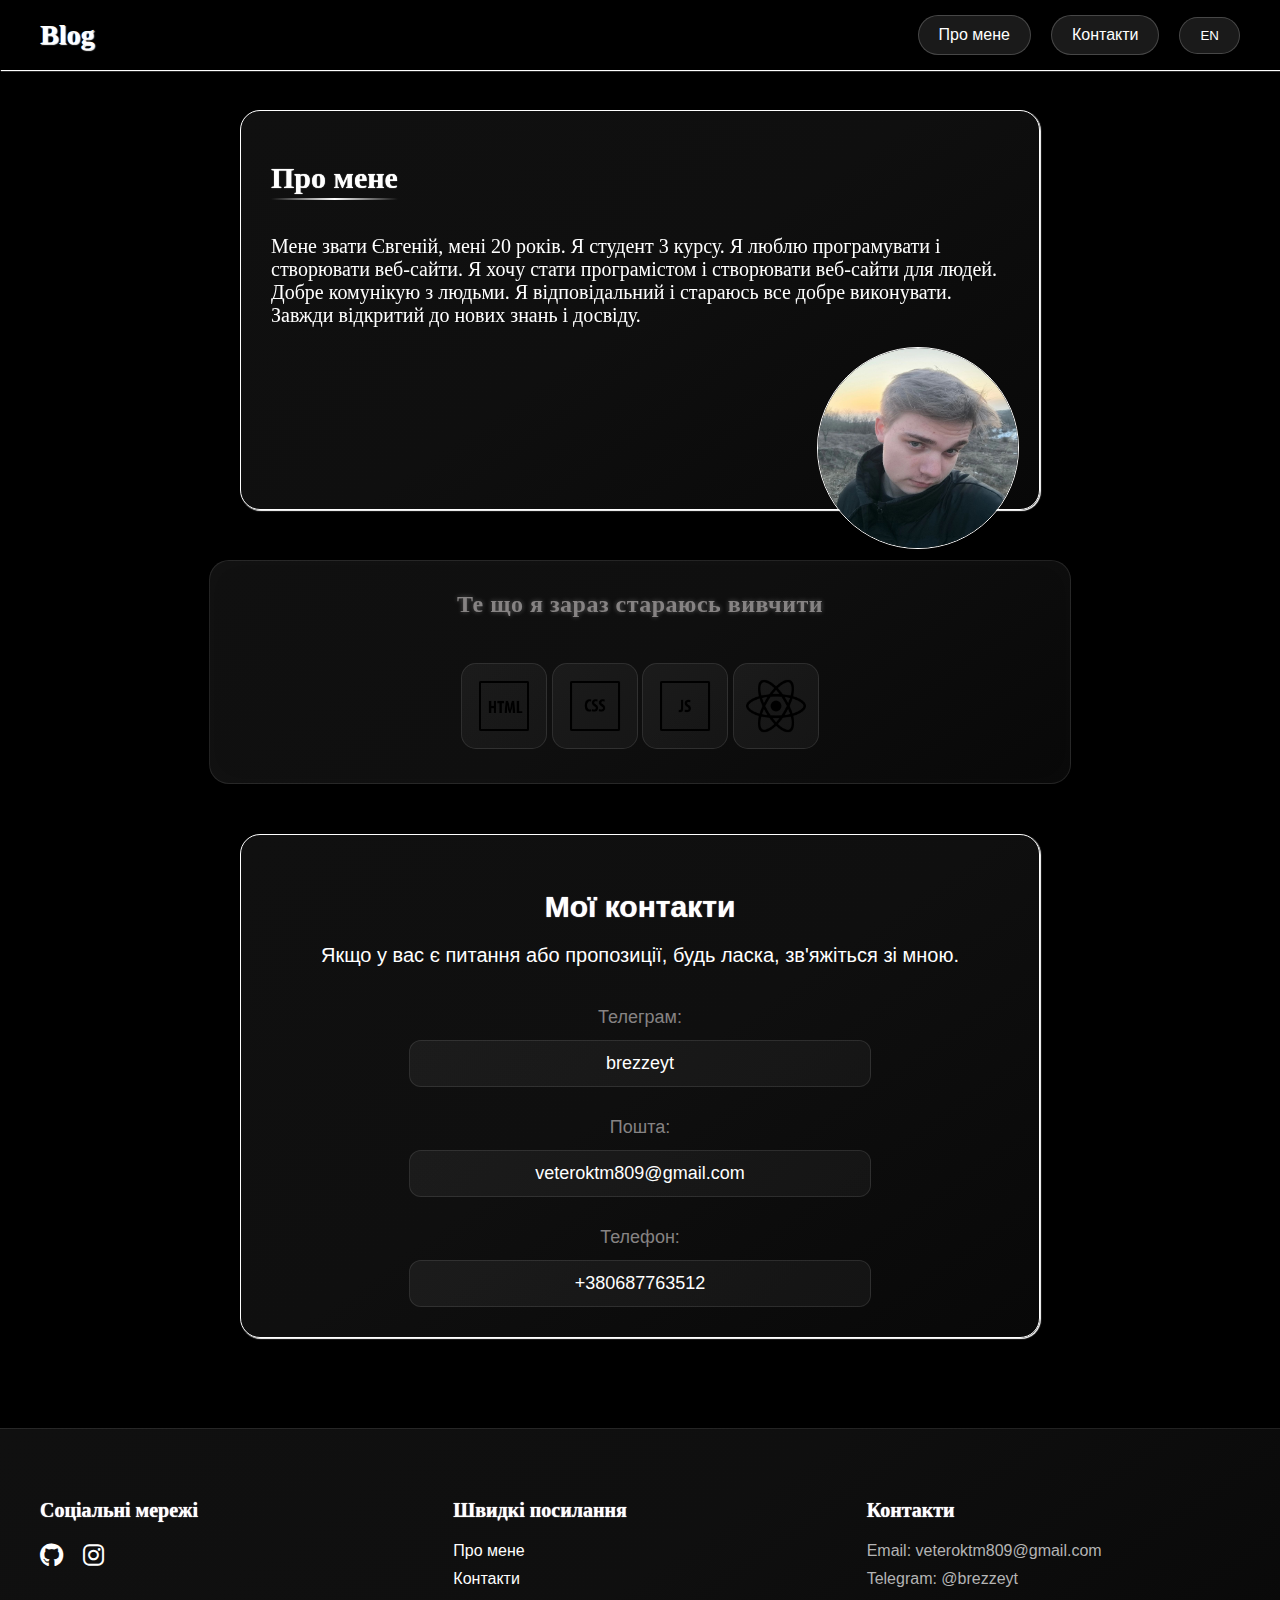
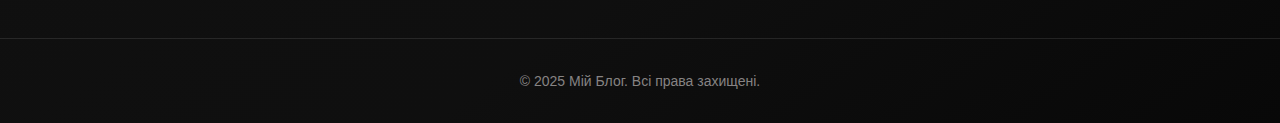
==== index.html @ 1f193947 "Initial commit" ====
<!DOCTYPE html>
<html lang="en">

<head>
    <meta charset="UTF-8">
    <meta name="viewport" content="width=device-width, initial-scale=1.0">
    <link rel="stylesheet" href="https://cdnjs.cloudflare.com/ajax/libs/font-awesome/6.0.0-beta3/css/all.min.css">
    <title>Blog</title>
    <link rel="stylesheet" href="style.css">
</head>

<body>
    <header>
        <div class="container">
            <h1>Blog</h1>
            <nav class="nav-container">
                <a class="AboutMe" href="#about-me">Про мене</a>
                <a class="Contacts" href="#contacts">Контакти</a>
                <button class="translate-btn">EN</button>
            </nav>
        </div>
    </header>
    <main>
        <section class="hero">
            <div class="AboutMe-container">
                <div class="hero-content" id="about-me">
                    <h1>Про мене</h1>
                    <p>Мене звати Євгеній, мені 20 років. Я студент 3 курсу. Я люблю програмувати і створювати
                        веб-сайти.
                        Я хочу стати програмістом і створювати веб-сайти для людей. Добре комунікую з людьми.
                        Я відповідальний і стараюсь все добре виконувати. Завжди відкритий до нових знань і досвіду.</p>
                    <img class="myphoto" src="img/myphoto.png" alt="myphoto">
                </div>
                <div class="icons">
                    <h2>Те що я зараз стараюсь вивчити</h2>
                    <div class="icons-row">
                        <img src="img/html.png" alt="html">
                        <img src="img/css.png" alt="css">
                        <img src="img/js.png" alt="js">
                        <img src="img/react.png" alt="react">
                    </div>
                </div>
            </div>
        </section>
        <section class="contacts" id="contacts">
            <div class="contacts-container">
                <h2>Мої контакти</h2>
                <p>Якщо у вас є питання або пропозиції, будь ласка, зв'яжіться зі мною.</p>
                <div class="contact-form">
                    <p>
                        <span>Телеграм:</span>
                        <a href="https://t.me/brezzeyt">brezzeyt</a>
                    </p>
                    <p>
                        <span>Пошта:</span>
                        <a href="mailto:veteroktm809@gmail.com">veteroktm809@gmail.com</a>
                    </p>
                    <p>
                        <span>Телефон:</span>
                        <a href="tel:+380687763512">+380687763512</a>
                    </p>
                </div>
            </div>
        </section>
    </main>
    <footer class="footer">
        <div class="footer-content">
            <div class="footer-section">
                <h3>Соціальні мережі</h3>
                <div class="social-links">
                    <a href="https://github.com/BrezzeT" target="_blank" title="GitHub">
                        <i class="fab fa-github"></i>
                    </a>
                    <a href="https://www.instagram.com/evgeshka_is/" target="_blank" title="Instagram">
                        <i class="fab fa-instagram"></i>
                    </a>
                </div>
            </div>
            <div class="footer-section">
                <h3>Швидкі посилання</h3>
                <nav class="footer-nav">
                    <a href="#about-me" class="AboutMe">Про мене</a>
                    <a href="#contacts" class="Contacts">Контакти</a>
                </nav>
            </div>
            <div class="footer-section">
                <h3>Контакти</h3>
                <p>Email: veteroktm809@gmail.com</p>
                <p>Telegram: @brezzeyt</p>
            </div>
        </div>
        <div class="footer-bottom">
            <p>&copy; 2025 Мій Блог. Всі права захищені.</p>
        </div>
    </footer>
    <script src="script.js"></script>
</body>

</html>
---- style.css ----
html {
    scroll-behavior: smooth;
}

body {
    font-family: Arial, sans-serif;
    margin: 0;
    padding: 0;
    background-color: #f0f0f0;
    height: 100vh;
    width: 100vw;
    background-color: #000000;
}

header {
    background-color: #000000;
    color: #fff;
    padding: 15px 0;
    box-shadow: 1px 1px 1px white;
}

.container {
    max-width: 1200px;
    margin: 0 auto;
    display: flex;
    justify-content: space-between;
    align-items: center;
    padding: 0 20px;
}

.container h1 {
    margin: 0;
    font-size: 28px;
    font-weight: bold;
    color: white;
    text-shadow: 1px 1px 1px white;
    font-family: 'Times New Roman', Times, serif;
}

.nav-container {
    display: flex;
    gap: 20px;
    align-items: center;
}

.nav-container a {
    color: #fff;
    text-decoration: none;
    font-size: 16px;
    font-weight: 500;
    padding: 10px 20px;
    border-radius: 25px;
    transition: all 0.3s ease;
    background-color: rgba(255, 255, 255, 0.1);
    border: 1px solid rgba(255, 255, 255, 0.2);
}

.nav-container a:hover {
    background-color: rgba(255, 255, 255, 0.2);
    transform: translateY(-2px);
    box-shadow: 0 4px 15px rgba(0, 0, 0, 0.1);
}

.nav-links {
    display: flex;
    gap: 30px;
    list-style: none;
    margin: 0;
    padding: 0;
    margin-left: auto;
}

.nav-links a {
    color: #fff;
    text-decoration: none;
    font-size: 16px;
    font-weight: 500;
    padding: 8px 15px;
    border-radius: 4px;
    transition: all 0.3s ease;
}

.nav-links a:hover {
    background-color: rgba(212, 199, 199, 0.1);
    transform: translateY(-2px);
}

main {
    display: flex;
    flex-direction: column;
    align-items: center;
    gap: 50px;
    padding: 40px 0;
}

.AboutMe-container {
    position: relative;
    display: flex;
    flex-direction: column;
    align-items: center;
    gap: 50px;
    padding: 0;
    width: 100%;
    max-width: 800px;
}

.hero-content {
    padding: 30px;
    box-sizing: border-box;
    border: 1px solid white;
    height: 400px;
    color: white;
    width: 100%;
    font-size: 20px;
    font-family: 'Times New Roman', Times, serif;
    box-shadow: 1px 1px 1px white;
    border-radius: 20px;
    transition: all 0.3s ease;
    position: relative;
    z-index: 1;
    margin: 0;
    background: linear-gradient(
        145deg,
        rgba(40, 40, 40, 0.4) 0%,
        rgba(25, 25, 25, 0.6) 50%,
        rgba(20, 20, 20, 0.4) 100%
    );
}

.hero-content:hover {
    transform: scale(1.02);
    box-shadow: 0 0 20px rgba(255, 255, 255, 0.2);
}

.hero-content p {
    font-size: 20px;
    font-family: 'Times New Roman', Times, serif;
    color: white;
}

.hero-content h1 {
    font-size: 30px;
    font-family: 'Times New Roman', Times, serif;
    color: white;
    text-shadow: 0 0 1px white;
    position: relative;
    display: inline-block;
    margin-bottom: 20px;
}

.hero-content h1::after {
    content: '';
    position: absolute;
    width: 100%;
    height: 2px;
    bottom: -5px;
    left: 0;
    background: linear-gradient(to right, transparent, white, transparent);
}

.myphoto {
    width: 200px;
    height: 200px;
    border-radius: 50%;
    border: 1px solid white;
    position: absolute;
    right: 20px; 
}

.myphoto:hover {
    transform: scale(1.02);
    box-shadow: 0 0 20px rgba(255, 255, 255, 0.2);
}
.translate-btn {
    background-color: rgba(255, 255, 255, 0.1);
    border: 1px solid rgba(255, 255, 255, 0.2);
    border-radius: 25px;
    padding: 10px 20px;
    transition: all 0.3s ease;
    color: white;
}

.translate-btn:hover {
    background-color: rgba(255, 255, 255, 0.2);
    transform: translateY(-2px);
    box-shadow: 0 4px 15px rgba(0, 0, 0, 0.1);
}

.icons {
    display: flex;
    gap: 25px;
    flex-direction: column;
    align-items: center;
    padding: 30px;
    width: 100%;
    margin: 0;
    background: linear-gradient(
        145deg,
        rgba(40, 40, 40, 0.4) 0%,
        rgba(25, 25, 25, 0.6) 50%,
        rgba(20, 20, 20, 0.4) 100%
    );
    border: 1px solid rgba(255, 255, 255, 0.1);
    border-radius: 20px;
    backdrop-filter: blur(8px);
    box-shadow: 
        0 4px 30px rgba(0, 0, 0, 0.1),
        inset 0 0 30px rgba(255, 255, 255, 0.02);
}
.icons:hover {
    transform: scale(1.0);
    box-shadow: 0 0 20px rgba(255, 255, 255, 0.2);
}

.icons h2 {
    font-size: 24px;
    font-family: 'Times New Roman', Times, serif;
    color: rgb(134, 131, 131);
    margin: 0;
    margin-bottom: 20px;
    text-align: center;
    text-shadow: 0 0 5px rgba(255, 255, 255, 0.3);
    letter-spacing: 0.5px;
}

.icons img {
    width: 60px;
    height: 60px;
    transition: all 0.3s ease;
    padding: 12px;
    background: linear-gradient(
        135deg,
        rgba(40, 40, 40, 0.5) 0%,
        rgba(30, 30, 30, 0.5) 100%
    );
    border-radius: 15px;
    border: 1px solid rgba(255, 255, 255, 0.1);
}

.icons img:hover {
    transform: scale(1.1);
    filter: brightness(1.2);
    box-shadow: 
        0 0 20px rgba(255, 255, 255, 0.15),
        inset 0 0 10px rgba(255, 255, 255, 0.1);
    background: linear-gradient(
        135deg,
        rgba(50, 50, 50, 0.6) 0%,
        rgba(40, 40, 40, 0.6) 100%
    );
}

.contacts {
    padding: 30px;
    box-sizing: border-box;
    border: 1px solid white;
    min-height: 400px;
    color: rgb(255, 255, 255);
    width: 100%;
    max-width: 800px;
    font-size: 20px;
    border-radius: 20px;
    box-shadow: 1px 1px 1px white;
    margin: 0;
    scroll-margin-top: 100px;
    background: linear-gradient(
        145deg,
        rgba(40, 40, 40, 0.4) 0%,
        rgba(25, 25, 25, 0.6) 50%,
        rgba(20, 20, 20, 0.4) 100%
    );
}

.contacts h2 {
    text-align: center;
    margin-bottom: 20px;
    font-size: 30px;
    color: white;
    text-shadow: 0 0 1px white;
}

.contacts > p {
    text-align: center;
    margin-bottom: 30px;
    color: rgb(180, 180, 180);
    font-size: 18px;
}

.contacts:hover {
    transform: scale(1.0);
    box-shadow: 0 0 20px rgba(255, 255, 255, 0.2);
    transition: all 0.3s ease;
}

.contacts a {
    text-decoration: none;
    color: white;
}

.contacts a:hover {
    color: rgb(134, 131, 131);
}

.contacts span {
    color: rgb(124, 111, 111);
}

.contact-form {
    display: flex;
    flex-direction: column;
    align-items: center;
    gap: 30px;
    margin-top: 40px;
}

.contact-form p {
    display: flex;
    flex-direction: column;
    align-items: center;
    gap: 12px;
    margin: 0;
    width: 100%;
    max-width: 400px;
}

.contact-form span {
    color: rgb(134, 131, 131);
    font-size: 18px;
    font-weight: 500;
}

.contact-form a {
    text-decoration: none;
    color: white;
    padding: 12px 30px;
    width: 100%;
    text-align: center;
    background: linear-gradient(
        135deg,
        rgba(40, 40, 40, 0.5) 0%,
        rgba(30, 30, 30, 0.5) 100%
    );
    border: 1px solid rgba(255, 255, 255, 0.1);
    border-radius: 12px;
    transition: all 0.3s ease;
    font-size: 18px;
}

.contact-form a:hover {
    color: white;
    transform: scale(1.02);
    box-shadow: 0 0 15px rgba(255, 255, 255, 0.15);
    background: linear-gradient(
        135deg,
        rgba(50, 50, 50, 0.6) 0%,
        rgba(40, 40, 40, 0.6) 100%
    );
}
.contacts-container p {
    text-align: center;
}

.footer {
    background: linear-gradient(
        145deg,
        rgba(40, 40, 40, 0.4) 0%,
        rgba(25, 25, 25, 0.6) 50%,
        rgba(20, 20, 20, 0.4) 100%
    );
    color: white;
    padding: 50px 0 20px;
    margin-top: 50px;
    border-top: 1px solid rgba(255, 255, 255, 0.1);
}

.footer-content {
    max-width: 1200px;
    margin: 0 auto;
    display: flex;
    justify-content: space-around;
    flex-wrap: wrap;
    gap: 40px;
    padding: 0 20px;
}

.footer-section {
    flex: 1;
    min-width: 250px;
}

.footer-section h3 {
    color: white;
    font-size: 20px;
    margin-bottom: 20px;
    font-family: 'Times New Roman', Times, serif;
    text-shadow: 0 0 1px white;
}

.social-links {
    display: flex;
    gap: 20px;
}

.social-links a {
    color: white;
    font-size: 24px;
    transition: all 0.3s ease;
}

.social-links a:hover {
    color: rgb(134, 131, 131);
    transform: translateY(-3px);
}

.footer-nav {
    display: flex;
    flex-direction: column;
    gap: 10px;
}

.footer-nav a {
    color: white;
    text-decoration: none;
    transition: all 0.3s ease;
}

.footer-nav a:hover {
    color: rgb(134, 131, 131);
    transform: translateX(5px);
}

.footer-section p {
    color: rgb(180, 180, 180);
    margin: 10px 0;
    font-size: 16px;
}

.footer-bottom {
    text-align: center;
    margin-top: 40px;
    padding-top: 20px;
    border-top: 1px solid rgba(255, 255, 255, 0.1);
}

.footer-bottom p {
    color: rgb(134, 131, 131);
    font-size: 14px;
}
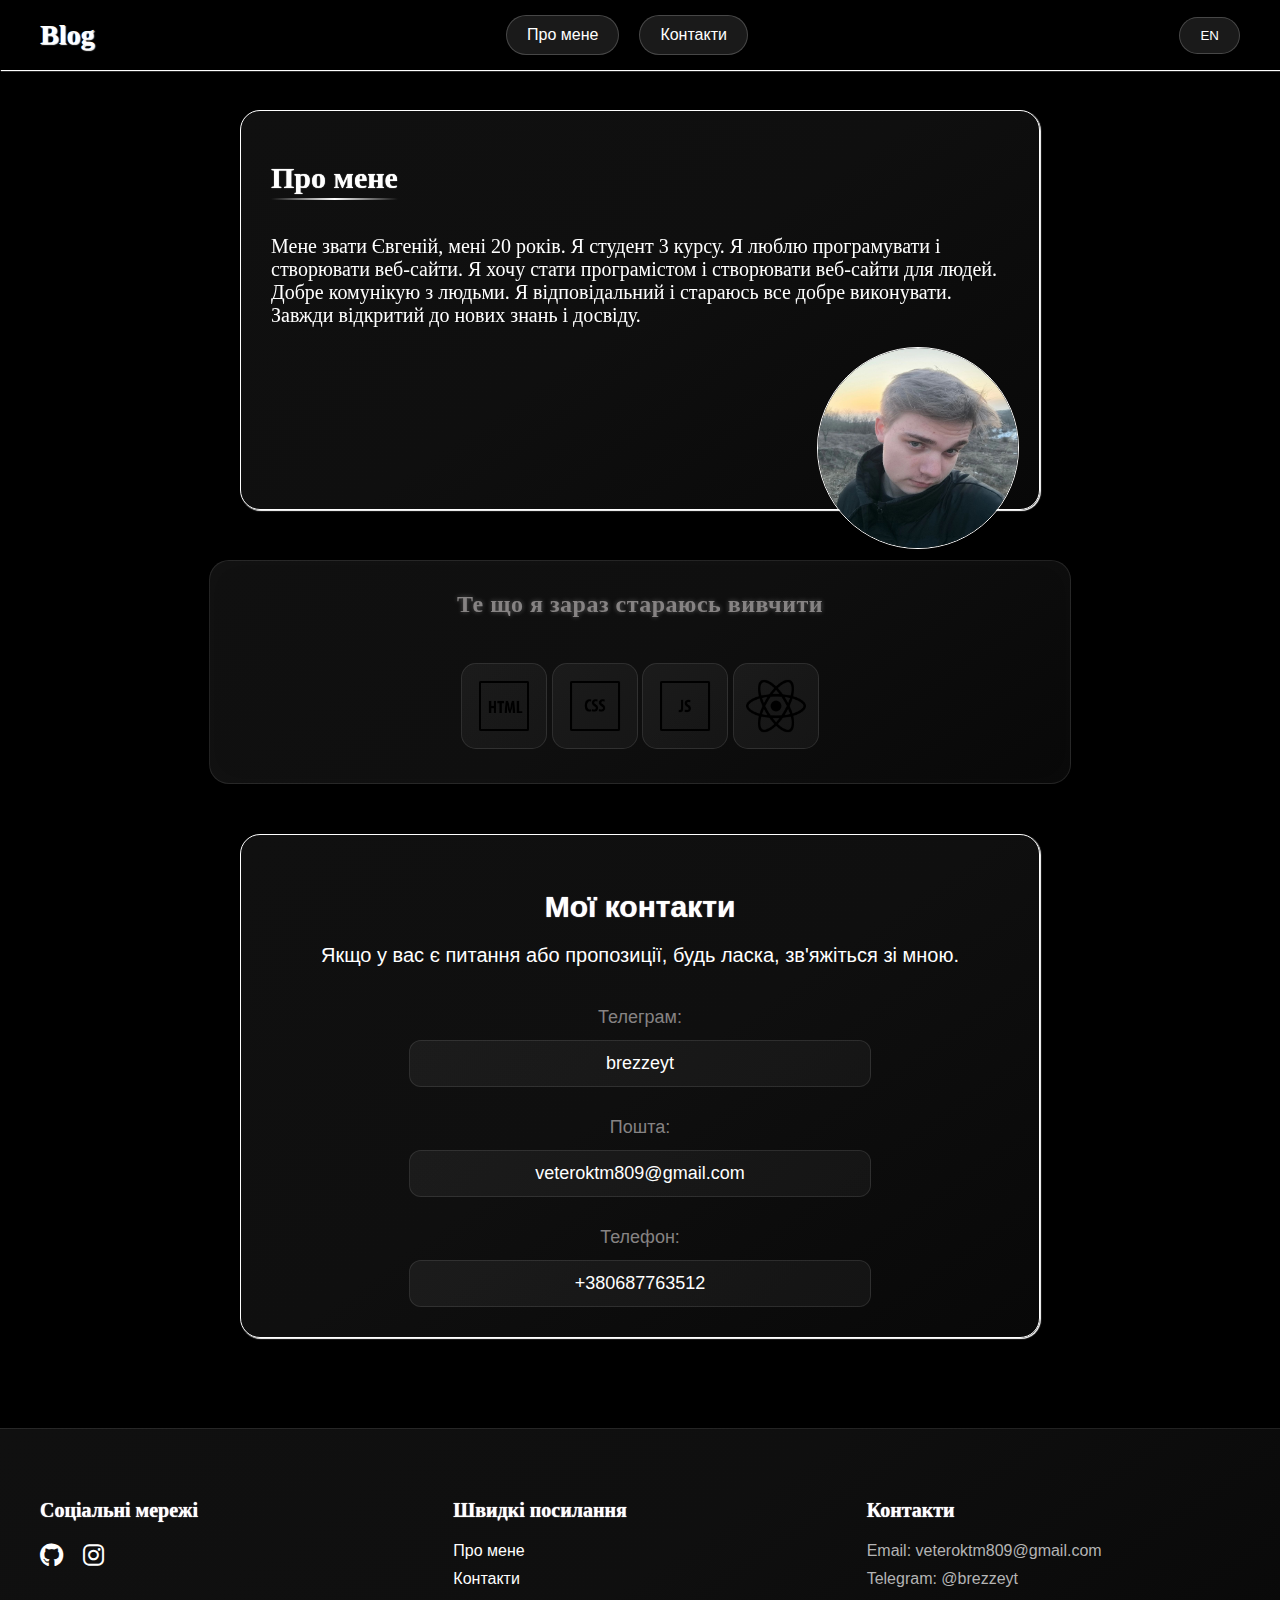
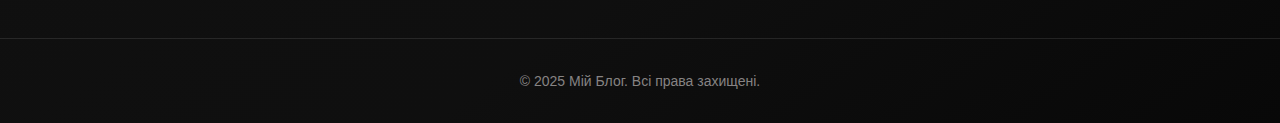
==== commit 67ba702c: "Покращено навігацію та адаптивний дизайн: - Оновлено бургер-меню - Виправлено позиціонування кнопки " ====
--- a/index.html
+++ b/index.html
@@ -3,7 +3,7 @@
 
 <head>
     <meta charset="UTF-8">
-    <meta name="viewport" content="width=device-width, initial-scale=1.0">
+    <meta name="viewport" content="width=device-width, initial-scale=1.0, maximum-scale=1.0, user-scalable=no">
     <link rel="stylesheet" href="https://cdnjs.cloudflare.com/ajax/libs/font-awesome/6.0.0-beta3/css/all.min.css">
     <title>Blog</title>
     <link rel="stylesheet" href="style.css">
@@ -16,8 +16,15 @@
             <nav class="nav-container">
                 <a class="AboutMe" href="#about-me">Про мене</a>
                 <a class="Contacts" href="#contacts">Контакти</a>
+            </nav>
+            <div class="nav-controls">
+                <button class="burger-menu" aria-label="Menu">
+                    <span></span>
+                    <span></span>
+                    <span></span>
+                </button>
                 <button class="translate-btn">EN</button>
-            </nav>
+            </div>
         </div>
     </header>
     <main>
--- a/style.css
+++ b/style.css
@@ -447,17 +447,399 @@
     font-size: 14px;
 }
 
-
-
-
-
-
-
-
-
-
-
-
-
-
-
+/* Медіа-запити для адаптивного дизайну */
+@media screen and (max-width: 768px) {
+    .container {
+        position: relative;
+        padding: 15px;
+        flex-direction: row;
+        justify-content: space-between;
+        align-items: center;
+        gap: 15px;
+    }
+
+    .nav-controls {
+        display: flex;
+        align-items: center;
+        gap: 15px;
+    }
+
+    .burger-menu {
+        display: flex;
+        margin: 0;
+        order: 1;
+    }
+
+    .translate-btn {
+        width: 45px !important;
+        height: 35px;
+        padding: 8px;
+        margin: 0 !important;
+        order: 2;
+        font-size: 14px;
+    }
+
+    .nav-container {
+        display: none;
+        position: fixed;
+        top: 0;
+        left: 0;
+        width: 100%;
+        height: 100vh;
+        background-color: rgba(0, 0, 0, 0.95);
+        flex-direction: column;
+        padding: 80px 20px 20px;
+        z-index: 90;
+        align-items: center;
+        justify-content: flex-start;
+        overflow-y: auto;
+    }
+
+    .nav-container.active {
+        display: flex;
+    }
+
+    .nav-container a {
+        width: 200px;
+        padding: 15px;
+        font-size: 18px;
+        margin: 5px 0;
+        text-align: center;
+        height: auto;
+        justify-content: center;
+        border-radius: 10px;
+    }
+
+    .hero-content {
+        height: auto;
+        padding: 20px;
+        margin-top: 20px;
+        display: flex;
+        flex-direction: column;
+        align-items: center;
+        min-height: auto;
+    }
+
+    .myphoto {
+        position: static;
+        width: 120px;
+        height: 120px;
+        margin: 0 auto 20px;
+        order: -1;
+    }
+
+    .hero-content p {
+        margin-top: 0;
+        font-size: 16px;
+        line-height: 1.6;
+        text-align: left;
+    }
+}
+
+@media screen and (max-width: 480px) {
+    .container {
+        padding: 10px;
+        gap: 10px;
+    }
+
+    .nav-controls {
+        gap: 10px;
+    }
+
+    .translate-btn {
+        width: 40px !important;
+        height: 30px;
+        padding: 6px;
+        font-size: 13px;
+    }
+
+    .nav-container a {
+        width: 180px;
+        font-size: 16px;
+    }
+
+    .hero-content {
+        min-height: 450px;
+    }
+
+    .container h1 {
+        font-size: 24px;
+    }
+
+    .nav-container a {
+        font-size: 14px;
+        padding: 8px 16px;
+    }
+
+    .hero-content h1 {
+        font-size: 26px;
+    }
+
+    .hero-content p {
+        font-size: 16px;
+    }
+
+    .icons h2 {
+        font-size: 20px;
+    }
+
+    .contacts h2 {
+        font-size: 26px;
+    }
+
+    .contacts > p {
+        font-size: 16px;
+    }
+
+    .contact-form span {
+        font-size: 16px;
+    }
+
+    .contact-form a {
+        font-size: 14px;
+        padding: 8px 16px;
+    }
+
+    .myphoto {
+        width: 150px;
+        height: 150px;
+    }
+
+    .icons img {
+        width: 40px;
+        height: 40px;
+        padding: 6px;
+    }
+}
+
+/* Фікс для горизонтальної орієнтації */
+@media screen and (max-height: 600px) and (orientation: landscape) {
+    .hero-content {
+        height: auto;
+        min-height: 300px;
+    }
+
+    .myphoto {
+        width: 120px;
+        height: 120px;
+    }
+}
+
+.burger-menu {
+    display: none;
+    flex-direction: column;
+    justify-content: space-between;
+    width: 30px;
+    height: 20px;
+    background: none;
+    border: none;
+    cursor: pointer;
+    padding: 0;
+    z-index: 100;
+    margin-left: auto;
+}
+
+.burger-menu span {
+    width: 100%;
+    height: 2px;
+    background-color: white;
+    transition: all 0.3s ease;
+    display: block;
+}
+
+.burger-menu.active span:nth-child(1) {
+    transform: rotate(45deg) translate(5px, 5px);
+}
+
+.burger-menu.active span:nth-child(2) {
+    opacity: 0;
+}
+
+.burger-menu.active span:nth-child(3) {
+    transform: rotate(-45deg) translate(7px, -7px);
+}
+
+@media screen and (max-width: 768px) {
+    .container {
+        position: relative;
+        padding: 15px;
+        flex-direction: row;
+        justify-content: space-between;
+        align-items: center;
+        gap: 15px;
+    }
+
+    .nav-controls {
+        display: flex;
+        align-items: center;
+        gap: 15px;
+    }
+
+    .burger-menu {
+        display: flex;
+        margin: 0;
+        order: 1;
+    }
+
+    .translate-btn {
+        width: 45px !important;
+        height: 35px;
+        padding: 8px;
+        margin: 0 !important;
+        order: 2;
+        font-size: 14px;
+    }
+
+    .nav-container {
+        display: none;
+        position: fixed;
+        top: 0;
+        left: 0;
+        width: 100%;
+        height: 100vh;
+        background-color: rgba(0, 0, 0, 0.95);
+        flex-direction: column;
+        padding: 80px 20px 20px;
+        z-index: 90;
+        align-items: center;
+        justify-content: flex-start;
+        overflow-y: auto;
+    }
+
+    .nav-container.active {
+        display: flex;
+    }
+
+    .nav-container a {
+        width: 200px;
+        padding: 15px;
+        font-size: 18px;
+        margin: 5px 0;
+        text-align: center;
+        height: auto;
+        justify-content: center;
+        border-radius: 10px;
+    }
+
+    .hero-content {
+        height: auto;
+        padding: 20px;
+        margin-top: 20px;
+        display: flex;
+        flex-direction: column;
+        align-items: center;
+        min-height: auto;
+    }
+
+    .myphoto {
+        position: static;
+        width: 120px;
+        height: 120px;
+        margin: 0 auto 20px;
+        order: -1;
+    }
+
+    .hero-content p {
+        margin-top: 0;
+        font-size: 16px;
+        line-height: 1.6;
+        text-align: left;
+    }
+}
+
+@media screen and (max-width: 480px) {
+    .container {
+        padding: 10px;
+    }
+
+    .nav-controls {
+        gap: 10px;
+    }
+
+    .translate-btn {
+        width: 40px !important;
+        height: 30px;
+        padding: 6px;
+        font-size: 13px;
+    }
+
+    .nav-container a {
+        width: 180px;
+        font-size: 16px;
+    }
+
+    .hero-content {
+        padding: 15px;
+    }
+
+    .myphoto {
+        width: 100px;
+        height: 100px;
+        margin: 0 auto 15px;
+    }
+
+    .hero-content p {
+        font-size: 14px;
+    }
+}
+
+.nav-controls {
+    display: flex;
+    align-items: center;
+    gap: 15px;
+}
+
+.burger-menu {
+    display: none;
+}
+
+@media screen and (max-width: 768px) {
+    .burger-menu {
+        display: flex;
+        margin: 0;
+        order: 1;
+    }
+
+    .translate-btn {
+        width: 45px !important;
+        height: 35px;
+        padding: 8px;
+        margin: 0 !important;
+        order: 2;
+        font-size: 14px;
+    }
+}
+
+@media screen and (max-width: 480px) {
+    .nav-controls {
+        gap: 10px;
+    }
+
+    .translate-btn {
+        width: 40px !important;
+        height: 30px;
+        padding: 6px;
+        font-size: 13px;
+    }
+}
+
+@media screen and (min-width: 769px) {
+    .translate-btn {
+        margin-left: 20px;
+    }
+}
+
+
+
+
+
+
+
+
+
+
+
+
+
+
+
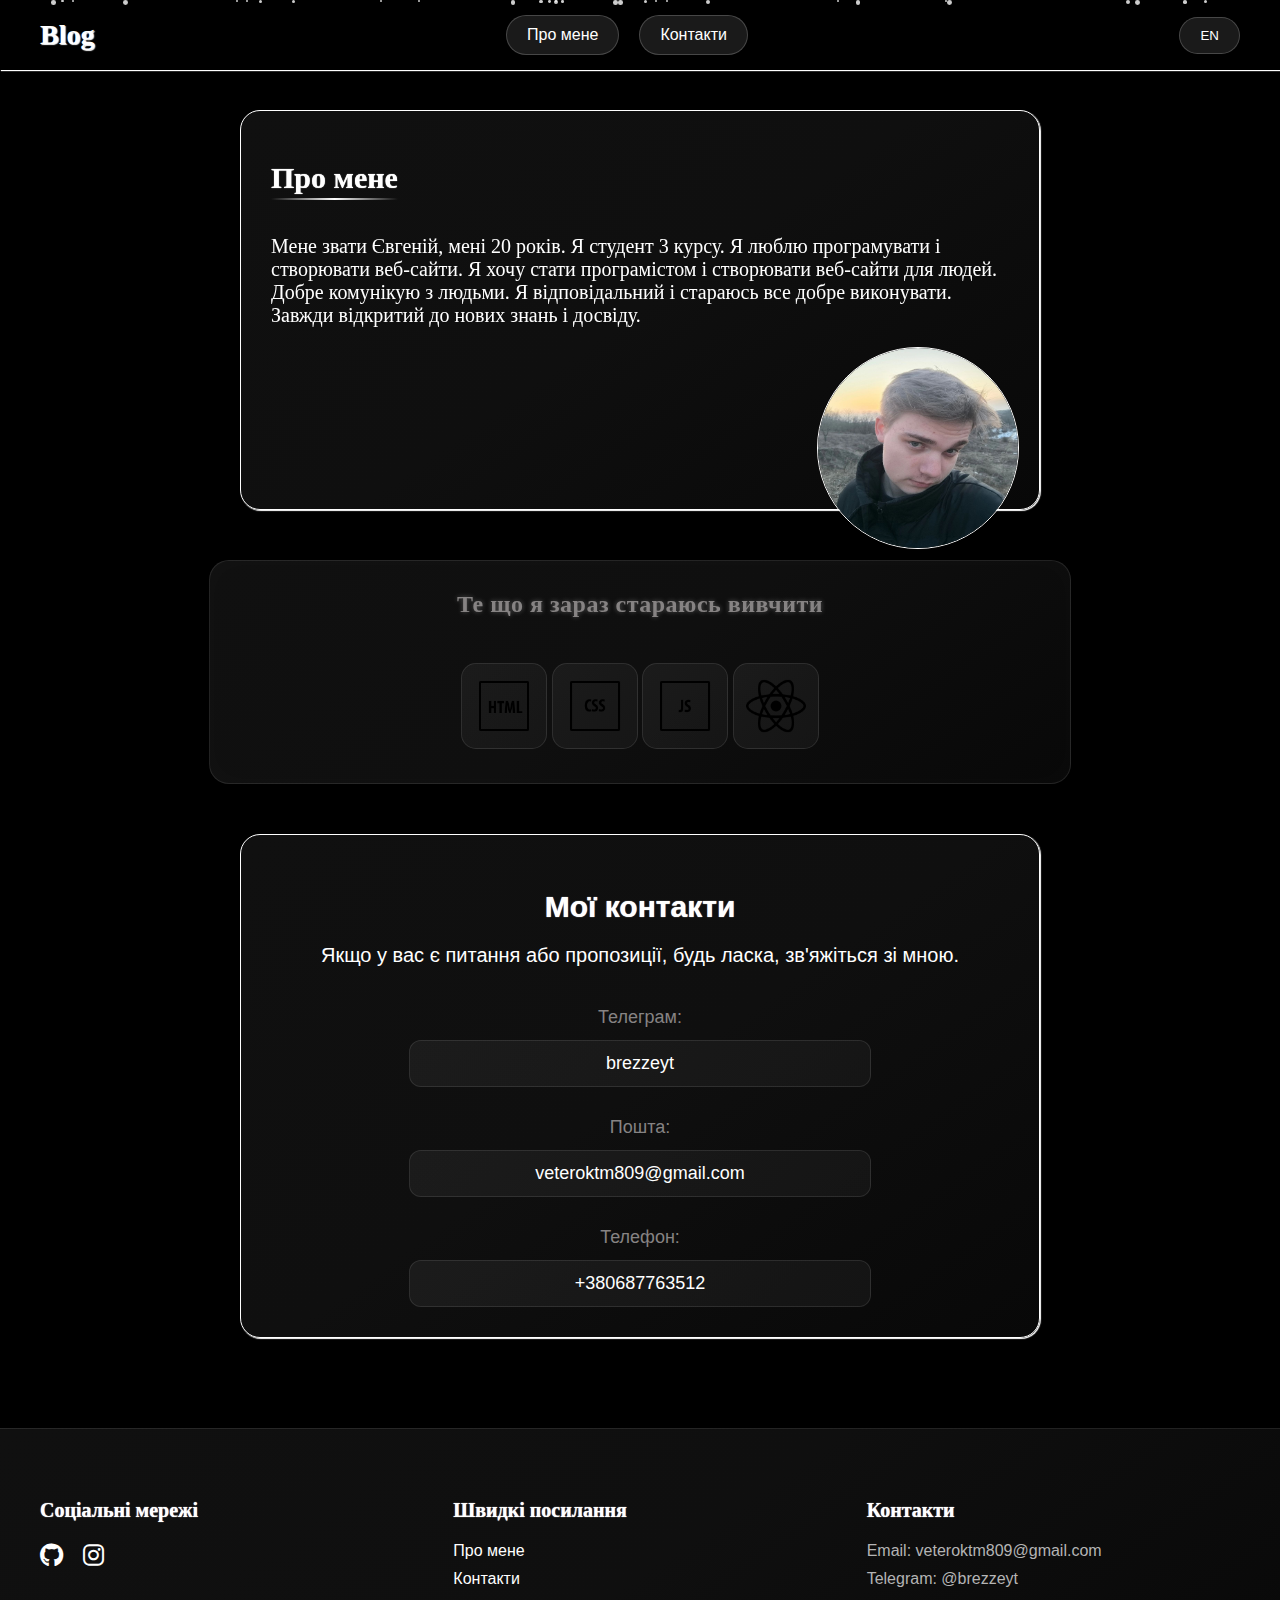
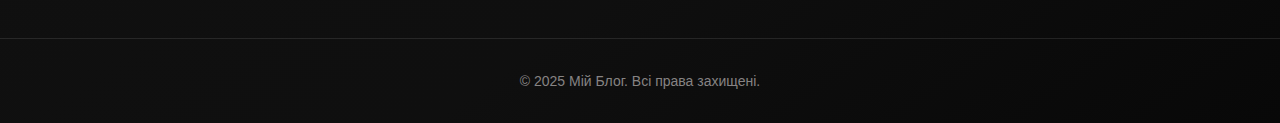
==== commit 8b029495: "Додано ефект падаючого снігу: - Створено snow.css - Оновлено script.js - Додано анімацію сніжинок" ====
--- a/index.html
+++ b/index.html
@@ -7,6 +7,7 @@
     <link rel="stylesheet" href="https://cdnjs.cloudflare.com/ajax/libs/font-awesome/6.0.0-beta3/css/all.min.css">
     <title>Blog</title>
     <link rel="stylesheet" href="style.css">
+    <link rel="stylesheet" href="snow.css">
 </head>
 
 <body>
@@ -28,6 +29,7 @@
         </div>
     </header>
     <main>
+        <div id="snow-animation-container"></div>
         <section class="hero">
             <div class="AboutMe-container">
                 <div class="hero-content" id="about-me">
--- a/snow.css
+++ b/snow.css
@@ -0,0 +1,26 @@
+#snow-animation-container {
+    position: fixed;
+    top: 0;
+    left: 0;
+    width: 100%;
+    height: 100%;
+    pointer-events: none;
+    z-index: 1;
+}
+
+.snowflake {
+    position: absolute;
+    background: white;
+    border-radius: 50%;
+    opacity: 0.8;
+    animation: fall linear infinite;
+}
+
+@keyframes fall {
+    0% {
+        transform: translateY(-10px) rotate(0deg);
+    }
+    100% {
+        transform: translateY(100vh) rotate(360deg);
+    }
+} 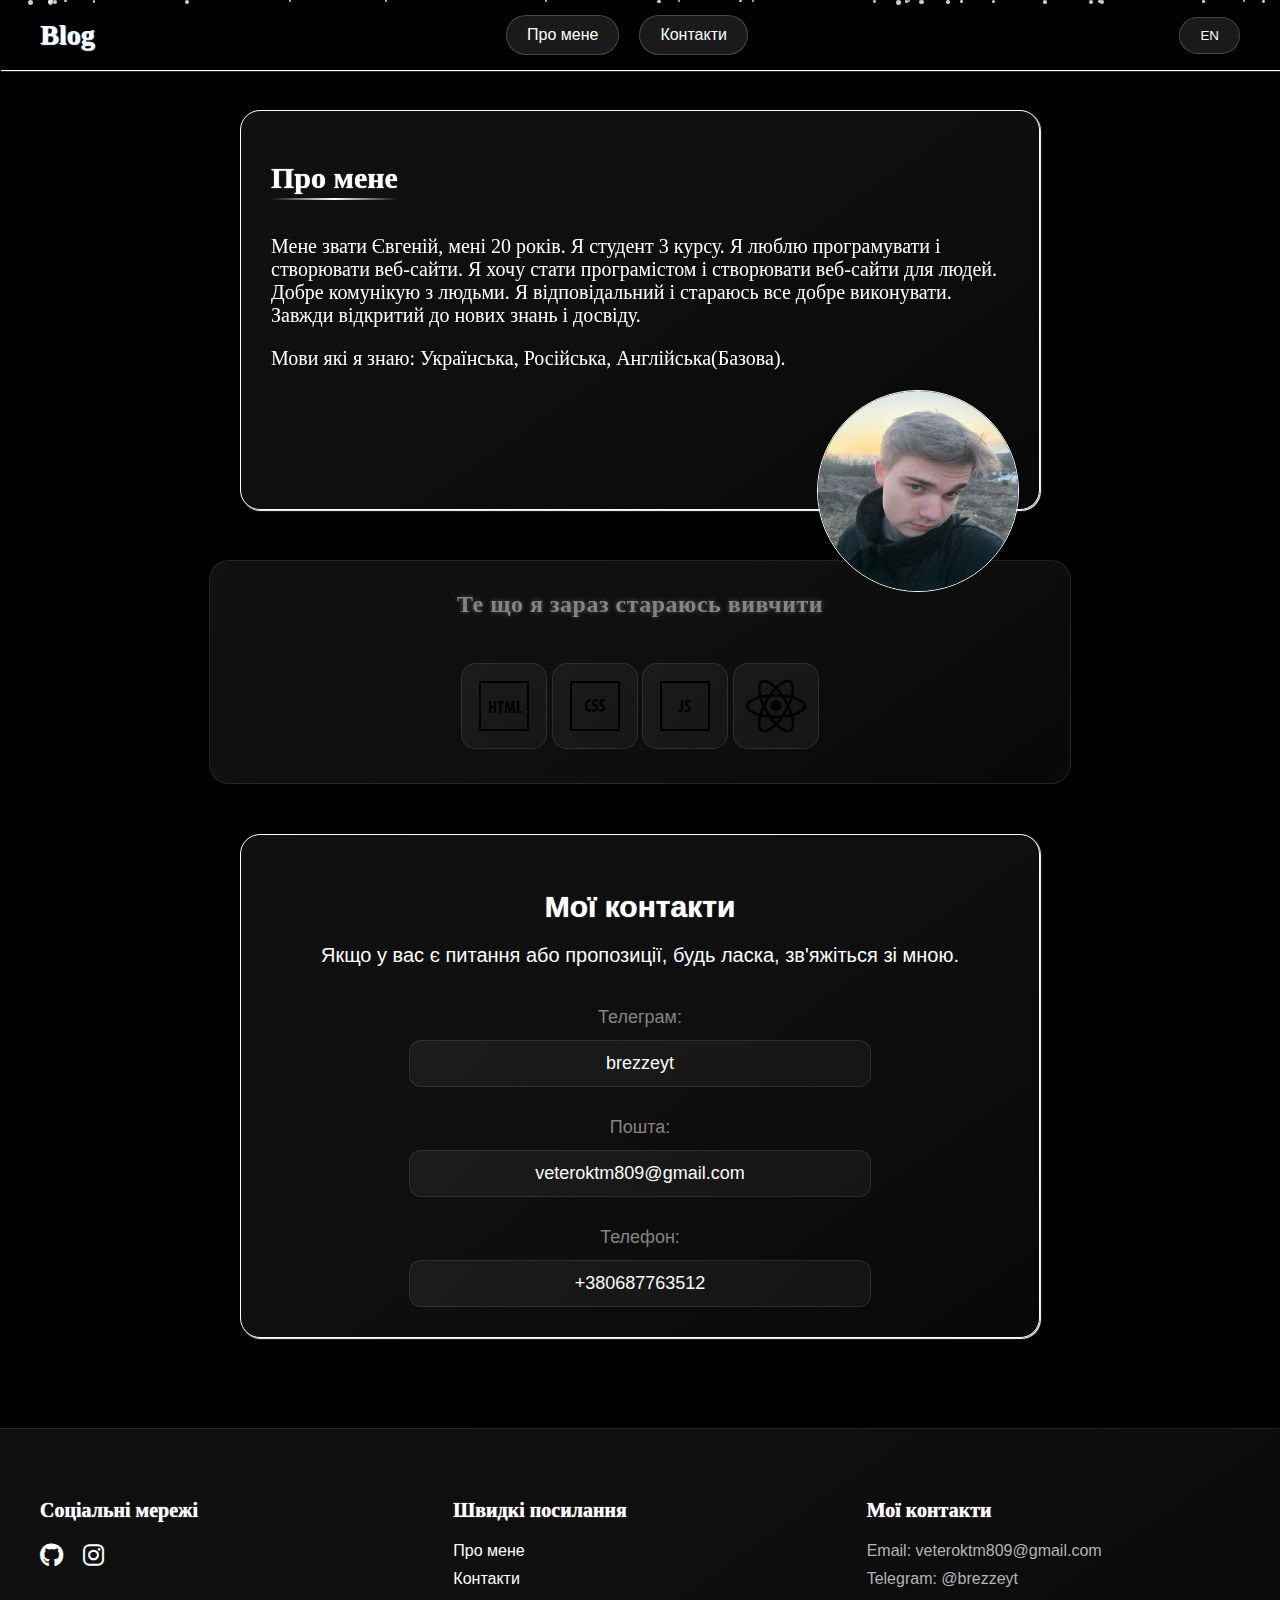
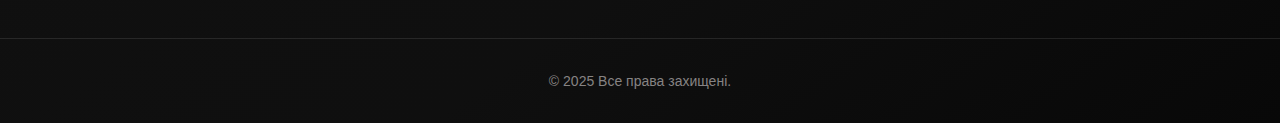
==== commit 72aefa71: "Оновлено функціонал перекладу: - Додано збереження вибраної мови в localStorage - Покращено функцію " ====
--- a/index.html
+++ b/index.html
@@ -38,6 +38,7 @@
                         веб-сайти.
                         Я хочу стати програмістом і створювати веб-сайти для людей. Добре комунікую з людьми.
                         Я відповідальний і стараюсь все добре виконувати. Завжди відкритий до нових знань і досвіду.</p>
+                        <p>Мови які я знаю: Українська, Російська, Англійська(Базова).</p>
                     <img class="myphoto" src="img/myphoto.png" alt="myphoto">
                 </div>
                 <div class="icons">
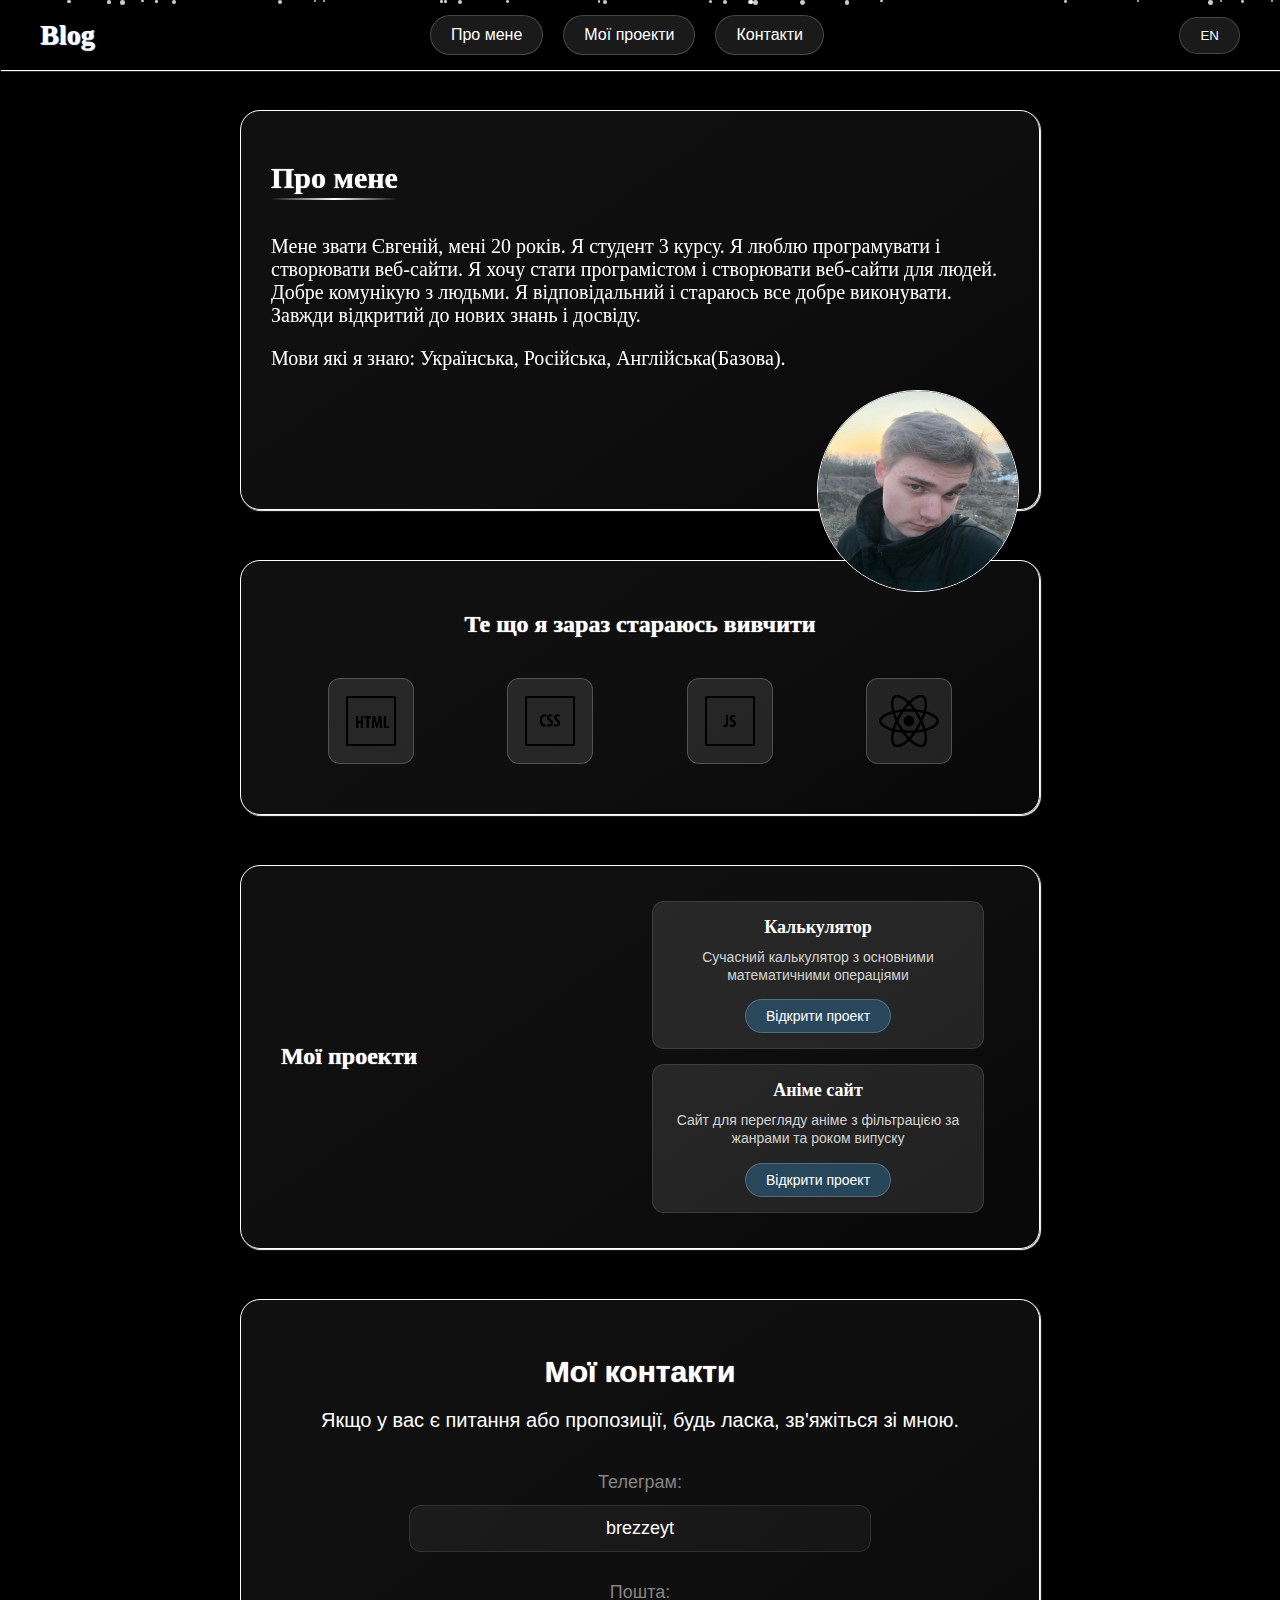
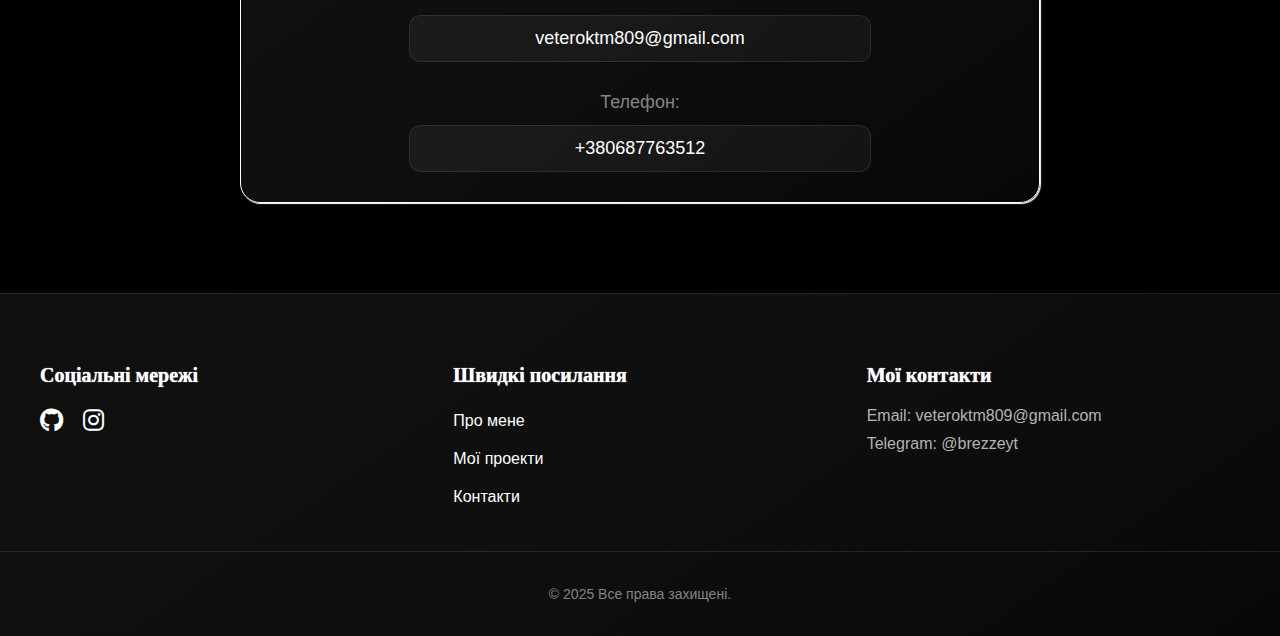
==== commit db9fe602: "Added My Projects section with Calculator and Anime Site projects" ====
--- a/index.html
+++ b/index.html
@@ -16,6 +16,7 @@
             <h1>Blog</h1>
             <nav class="nav-container">
                 <a class="AboutMe" href="#about-me">Про мене</a>
+                <a class="Projects" href="#projects">Мої проекти</a>
                 <a class="Contacts" href="#contacts">Контакти</a>
             </nav>
             <div class="nav-controls">
@@ -38,7 +39,7 @@
                         веб-сайти.
                         Я хочу стати програмістом і створювати веб-сайти для людей. Добре комунікую з людьми.
                         Я відповідальний і стараюсь все добре виконувати. Завжди відкритий до нових знань і досвіду.</p>
-                        <p>Мови які я знаю: Українська, Російська, Англійська(Базова).</p>
+                        <p>Мови які я знаю: Українська, Російська, Англійська(Базова)</p>
                     <img class="myphoto" src="img/myphoto.png" alt="myphoto">
                 </div>
                 <div class="icons">
@@ -48,6 +49,23 @@
                         <img src="img/css.png" alt="css">
                         <img src="img/js.png" alt="js">
                         <img src="img/react.png" alt="react">
+                    </div>
+                </div>
+            </div>
+        </section>
+        <section class="my-projects" id="projects">
+            <div class="container">
+                <h2>Мої проекти</h2>
+                <div class="projects-row">
+                    <div class="project-card">
+                        <h3>Калькулятор</h3>
+                        <p>Сучасний калькулятор з основними математичними операціями</p>
+                        <a href="calcurator/index.html" target="_blank">Відкрити проект</a>
+                    </div>
+                    <div class="project-card">
+                        <h3>Anime Site</h3>
+                        <p>Сайт для перегляду аніме з фільтрацією за жанрами та роком випуску</p>
+                        <a href="https://brezzet.github.io/AnimeSite.github.io/main.html" target="_blank">Відкрити проект</a>
                     </div>
                 </div>
             </div>
@@ -90,6 +108,7 @@
                 <h3>Швидкі посилання</h3>
                 <nav class="footer-nav">
                     <a href="#about-me" class="AboutMe">Про мене</a>
+                    <a href="#projects" class="Projects">Мої проекти</a>
                     <a href="#contacts" class="Contacts">Контакти</a>
                 </nav>
             </div>
--- a/style.css
+++ b/style.css
@@ -53,6 +53,7 @@
     transition: all 0.3s ease;
     background-color: rgba(255, 255, 255, 0.1);
     border: 1px solid rgba(255, 255, 255, 0.2);
+    white-space: nowrap;
 }
 
 .nav-container a:hover {
@@ -187,12 +188,15 @@
 }
 
 .icons {
-    display: flex;
-    gap: 25px;
-    flex-direction: column;
-    align-items: center;
     padding: 30px;
+    box-sizing: border-box;
+    border: 1px solid white;
+    min-height: 200px;
+    color: white;
     width: 100%;
+    max-width: 800px;
+    border-radius: 20px;
+    box-shadow: 1px 1px 1px white;
     margin: 0;
     background: linear-gradient(
         145deg,
@@ -200,27 +204,28 @@
         rgba(25, 25, 25, 0.6) 50%,
         rgba(20, 20, 20, 0.4) 100%
     );
-    border: 1px solid rgba(255, 255, 255, 0.1);
-    border-radius: 20px;
-    backdrop-filter: blur(8px);
-    box-shadow: 
-        0 4px 30px rgba(0, 0, 0, 0.1),
-        inset 0 0 30px rgba(255, 255, 255, 0.02);
 }
 .icons:hover {
-    transform: scale(1.0);
+    transform: scale(1.02);
     box-shadow: 0 0 20px rgba(255, 255, 255, 0.2);
+    transition: all 0.3s ease;
 }
 
 .icons h2 {
+    text-align: center;
+    margin-bottom: 20px;
     font-size: 24px;
+    color: white;
+    text-shadow: 0 0 1px white;
     font-family: 'Times New Roman', Times, serif;
-    color: rgb(134, 131, 131);
-    margin: 0;
-    margin-bottom: 20px;
-    text-align: center;
-    text-shadow: 0 0 5px rgba(255, 255, 255, 0.3);
-    letter-spacing: 0.5px;
+}
+
+.icons-row {
+    display: grid;
+    grid-template-columns: repeat(auto-fit, minmax(80px, 1fr));
+    gap: 20px;
+    justify-items: center;
+    padding: 20px;
 }
 
 .icons img {
@@ -228,26 +233,15 @@
     height: 60px;
     transition: all 0.3s ease;
     padding: 12px;
-    background: linear-gradient(
-        135deg,
-        rgba(40, 40, 40, 0.5) 0%,
-        rgba(30, 30, 30, 0.5) 100%
-    );
-    border-radius: 15px;
-    border: 1px solid rgba(255, 255, 255, 0.1);
+    background: rgba(255, 255, 255, 0.1);
+    border-radius: 12px;
+    border: 1px solid rgba(255, 255, 255, 0.2);
 }
 
 .icons img:hover {
-    transform: scale(1.1);
-    filter: brightness(1.2);
-    box-shadow: 
-        0 0 20px rgba(255, 255, 255, 0.15),
-        inset 0 0 10px rgba(255, 255, 255, 0.1);
-    background: linear-gradient(
-        135deg,
-        rgba(50, 50, 50, 0.6) 0%,
-        rgba(40, 40, 40, 0.6) 100%
-    );
+    transform: translateY(-5px);
+    background: rgba(255, 255, 255, 0.2);
+    box-shadow: 0 5px 15px rgba(255, 255, 255, 0.1);
 }
 
 .contacts {
@@ -422,6 +416,7 @@
     color: white;
     text-decoration: none;
     transition: all 0.3s ease;
+    padding: 5px 0;
 }
 
 .footer-nav a:hover {
@@ -508,6 +503,7 @@
         height: auto;
         justify-content: center;
         border-radius: 10px;
+        white-space: normal;
     }
 
     .hero-content {
@@ -534,6 +530,22 @@
         line-height: 1.6;
         text-align: left;
     }
+
+    .icons {
+        padding: 20px;
+    }
+
+    .icons-row {
+        grid-template-columns: repeat(2, 1fr);
+        gap: 15px;
+        padding: 15px;
+    }
+
+    .icons img {
+        width: 50px;
+        height: 50px;
+        padding: 10px;
+    }
 }
 
 @media screen and (max-width: 480px) {
@@ -581,6 +593,19 @@
 
     .icons h2 {
         font-size: 20px;
+        margin-bottom: 15px;
+    }
+
+    .icons-row {
+        grid-template-columns: repeat(2, 1fr);
+        gap: 10px;
+        padding: 10px;
+    }
+
+    .icons img {
+        width: 40px;
+        height: 40px;
+        padding: 8px;
     }
 
     .contacts h2 {
@@ -603,12 +628,6 @@
     .myphoto {
         width: 150px;
         height: 150px;
-    }
-
-    .icons img {
-        width: 40px;
-        height: 40px;
-        padding: 6px;
     }
 }
 
@@ -719,6 +738,7 @@
         height: auto;
         justify-content: center;
         border-radius: 10px;
+        white-space: normal;
     }
 
     .hero-content {
@@ -829,17 +849,154 @@
     }
 }
 
-
-
-
-
-
-
-
-
-
-
-
-
-
-
+.my-projects {
+    padding: 20px;
+    box-sizing: border-box;
+    border: 1px solid white;
+    min-height: 200px;
+    border-radius: 20px;
+    box-shadow: 1px 1px 1px white;
+    transition: all 0.3s ease;
+    width: 100%;
+    max-width: 800px;
+    margin: 0 auto;
+    background: linear-gradient(
+        145deg,
+        rgba(40, 40, 40, 0.4) 0%,
+        rgba(25, 25, 25, 0.6) 50%,
+        rgba(20, 20, 20, 0.4) 100%
+    );
+}
+
+.my-projects:hover {
+    transform: scale(1.02);
+    box-shadow: 0 0 20px rgba(255, 255, 255, 0.2);
+}
+
+.my-projects h2 {
+    color: white;
+    text-align: center;
+    font-size: 24px;
+    margin-bottom: 20px;
+    text-shadow: 0 0 1px white;
+    font-family: 'Times New Roman', Times, serif;
+}
+
+.projects-row {
+    display: grid;
+    grid-template-columns: repeat(auto-fit, minmax(200px, 1fr));
+    gap: 15px;
+    padding: 15px;
+}
+
+.project-card {
+    background: rgba(255, 255, 255, 0.1);
+    border-radius: 12px;
+    padding: 15px;
+    text-align: center;
+    transition: all 0.3s ease;
+    border: 1px solid rgba(255, 255, 255, 0.1);
+    position: relative;
+    overflow: hidden;
+    max-width: 300px;
+    margin: 0 auto;
+}
+
+.project-card:hover {
+    transform: translateY(-5px);
+    border-color: rgba(255, 255, 255, 0.3);
+    box-shadow: 0 5px 15px rgba(255, 255, 255, 0.1);
+}
+
+.project-card h3 {
+    color: white;
+    font-size: 18px;
+    margin: 0 0 10px 0;
+    font-family: 'Times New Roman', Times, serif;
+}
+
+.project-card p {
+    color: rgba(255, 255, 255, 0.8);
+    font-size: 14px;
+    margin: 0 0 15px 0;
+    line-height: 1.3;
+}
+
+.project-card a {
+    display: inline-block;
+    padding: 8px 20px;
+    background: rgba(52, 152, 219, 0.3);
+    color: white;
+    text-decoration: none;
+    border-radius: 20px;
+    transition: all 0.3s ease;
+    border: 1px solid rgba(255, 255, 255, 0.2);
+    font-size: 14px;
+}
+
+.project-card a:hover {
+    background: rgba(52, 152, 219, 0.5);
+    transform: translateY(-2px);
+    box-shadow: 0 2px 10px rgba(52, 152, 219, 0.3);
+}
+
+@media (max-width: 768px) {
+    .projects-row {
+        grid-template-columns: repeat(2, 1fr);
+        gap: 10px;
+        padding: 10px;
+    }
+    
+    .project-card {
+        padding: 12px;
+    }
+}
+
+@media (max-width: 480px) {
+    .projects-row {
+        grid-template-columns: 1fr;
+    }
+    
+    .my-projects h2 {
+        font-size: 20px;
+        margin-bottom: 15px;
+    }
+    
+    .project-card {
+        padding: 10px;
+    }
+    
+    .project-card h3 {
+        font-size: 16px;
+        margin-bottom: 8px;
+    }
+    
+    .project-card p {
+        font-size: 12px;
+        margin-bottom: 12px;
+    }
+    
+    .project-card a {
+        padding: 6px 16px;
+        font-size: 12px;
+    }
+}
+
+
+
+
+
+
+
+
+
+
+
+
+
+
+
+
+
+
+
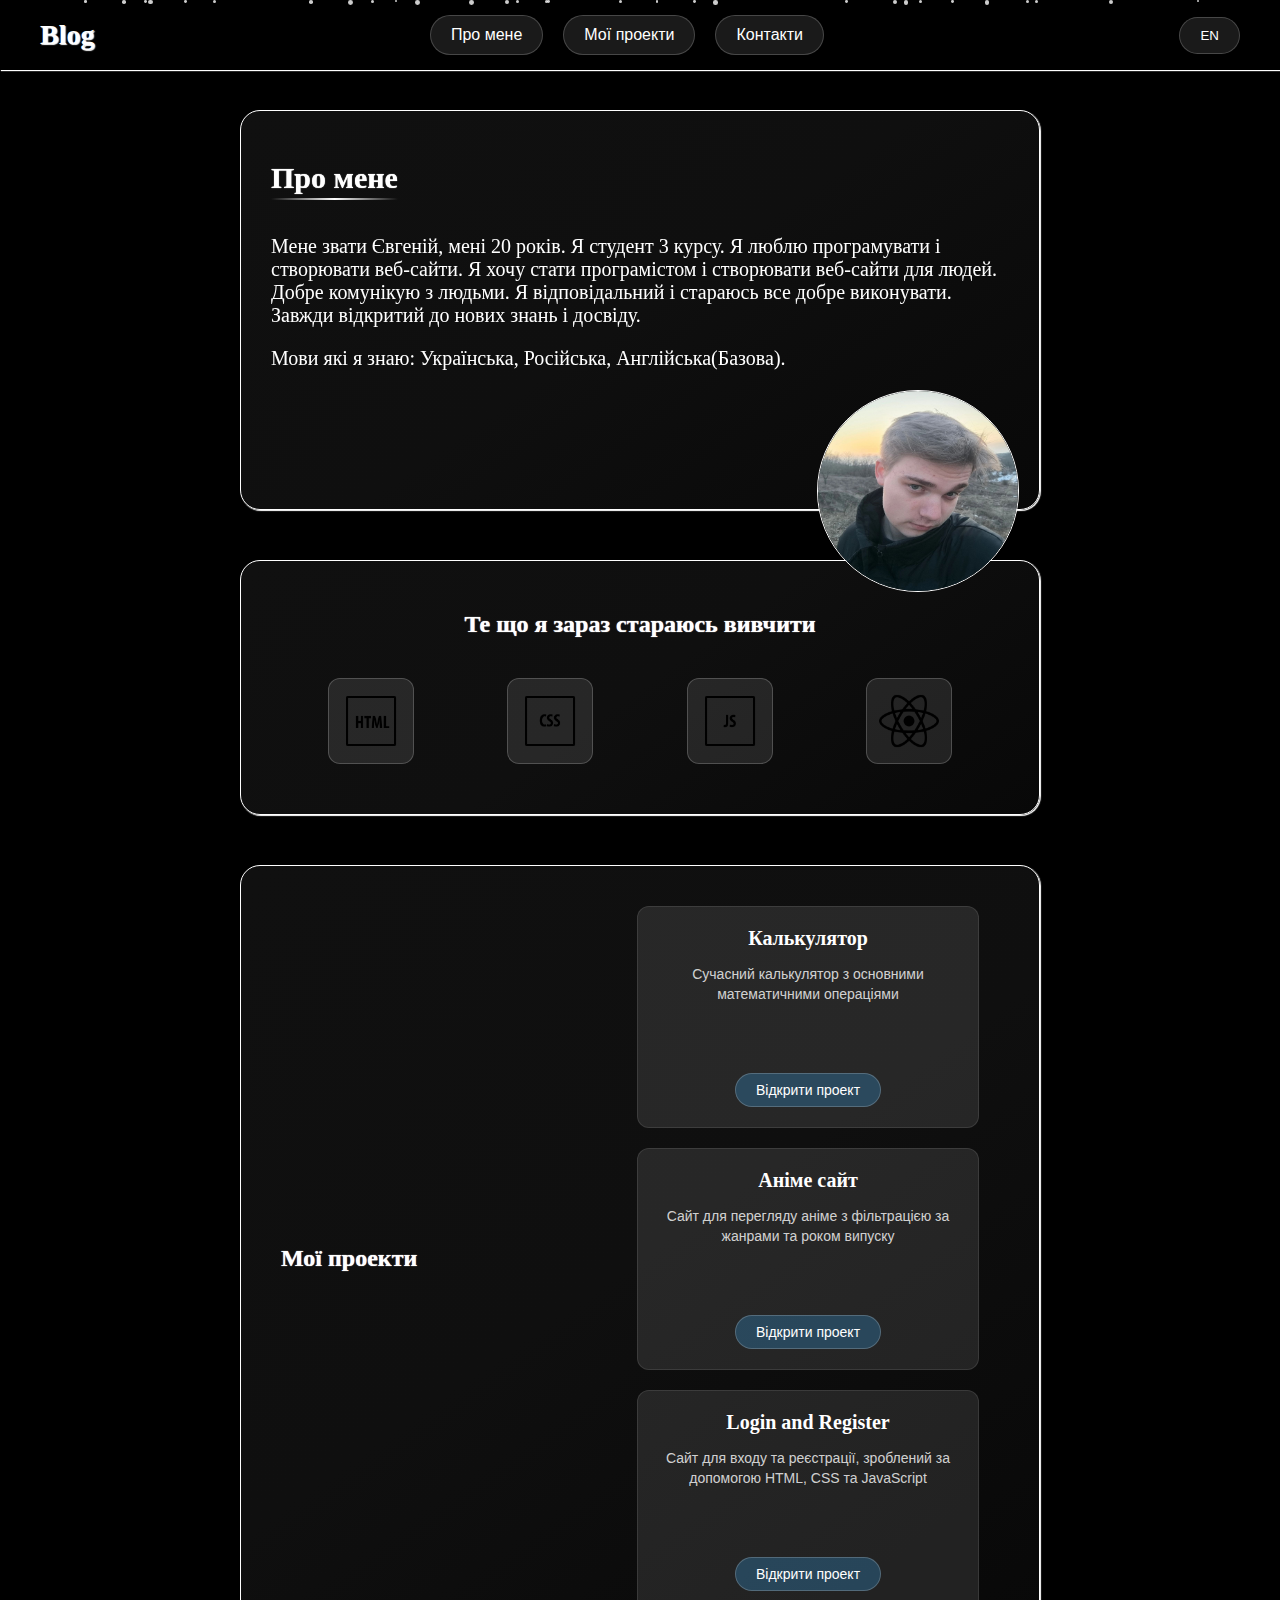
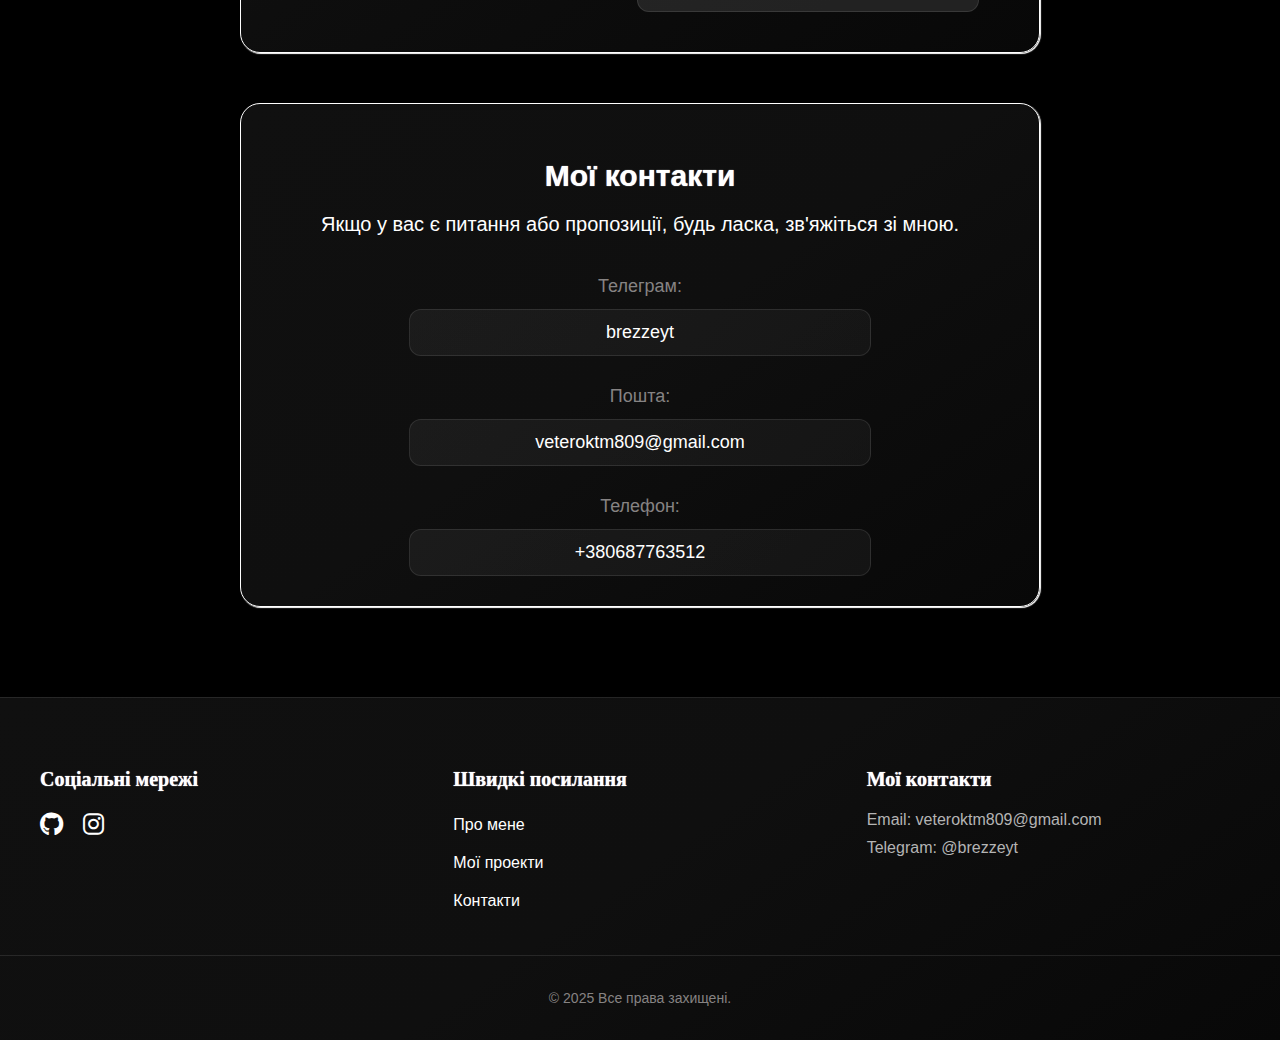
==== commit 8fe02e67: "Added Login and Register project with translations and fixed project cards styling" ====
--- a/index.html
+++ b/index.html
@@ -67,6 +67,11 @@
                         <p>Сайт для перегляду аніме з фільтрацією за жанрами та роком випуску</p>
                         <a href="https://brezzet.github.io/AnimeSite.github.io/main.html" target="_blank">Відкрити проект</a>
                     </div>
+                    <div class="project-card">
+                        <h3>Login and Register</h3>
+                        <p>Сайт для входу та реєстрації, зроблений за допомогою HTML, CSS та JavaScript</p>
+                        <a href="register/login.html" target="_blank">Відкрити проект</a>
+                    </div>
                 </div>
             </div>
         </section>
--- a/style.css
+++ b/style.css
@@ -885,14 +885,14 @@
 .projects-row {
     display: grid;
     grid-template-columns: repeat(auto-fit, minmax(200px, 1fr));
-    gap: 15px;
-    padding: 15px;
+    gap: 20px;
+    padding: 20px;
 }
 
 .project-card {
     background: rgba(255, 255, 255, 0.1);
     border-radius: 12px;
-    padding: 15px;
+    padding: 20px;
     text-align: center;
     transition: all 0.3s ease;
     border: 1px solid rgba(255, 255, 255, 0.1);
@@ -900,6 +900,10 @@
     overflow: hidden;
     max-width: 300px;
     margin: 0 auto;
+    height: 180px;
+    display: flex;
+    flex-direction: column;
+    justify-content: space-between;
 }
 
 .project-card:hover {
@@ -910,8 +914,8 @@
 
 .project-card h3 {
     color: white;
-    font-size: 18px;
-    margin: 0 0 10px 0;
+    font-size: 20px;
+    margin: 0 0 15px 0;
     font-family: 'Times New Roman', Times, serif;
 }
 
@@ -919,7 +923,13 @@
     color: rgba(255, 255, 255, 0.8);
     font-size: 14px;
     margin: 0 0 15px 0;
-    line-height: 1.3;
+    line-height: 1.4;
+    flex-grow: 1;
+    display: -webkit-box;
+    -webkit-line-clamp: 2;
+    -webkit-box-orient: vertical;
+    overflow: hidden;
+    text-overflow: ellipsis;
 }
 
 .project-card a {
@@ -932,6 +942,8 @@
     transition: all 0.3s ease;
     border: 1px solid rgba(255, 255, 255, 0.2);
     font-size: 14px;
+    width: fit-content;
+    margin: 0 auto;
 }
 
 .project-card a:hover {
@@ -943,18 +955,31 @@
 @media (max-width: 768px) {
     .projects-row {
         grid-template-columns: repeat(2, 1fr);
-        gap: 10px;
-        padding: 10px;
+        gap: 15px;
+        padding: 15px;
     }
     
     .project-card {
-        padding: 12px;
+        padding: 15px;
+        height: 160px;
+    }
+    
+    .project-card h3 {
+        font-size: 18px;
+        margin: 0 0 12px 0;
     }
 }
 
 @media (max-width: 480px) {
     .projects-row {
         grid-template-columns: 1fr;
+        gap: 15px;
+        padding: 15px;
+    }
+    
+    .project-card {
+        height: 150px;
+        padding: 15px;
     }
     
     .my-projects h2 {
@@ -962,10 +987,6 @@
         margin-bottom: 15px;
     }
     
-    .project-card {
-        padding: 10px;
-    }
-    
     .project-card h3 {
         font-size: 16px;
         margin-bottom: 8px;
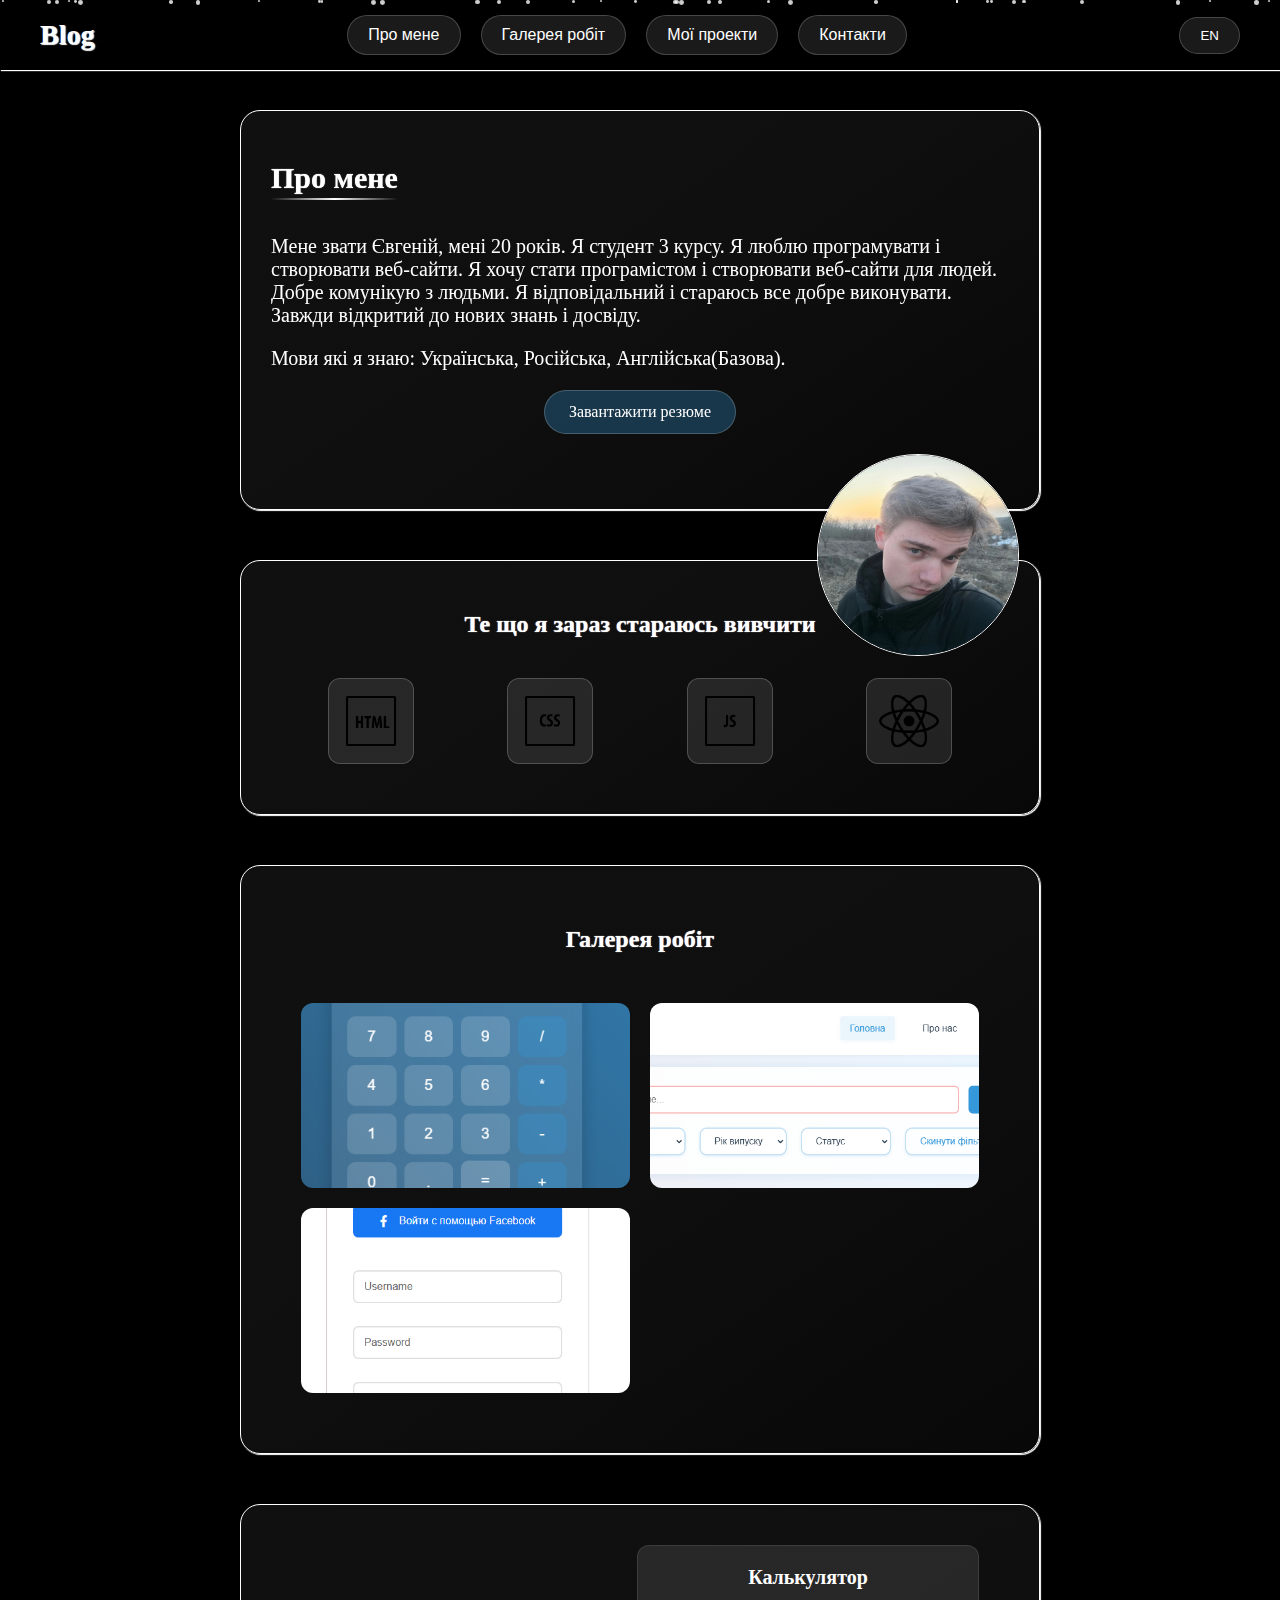
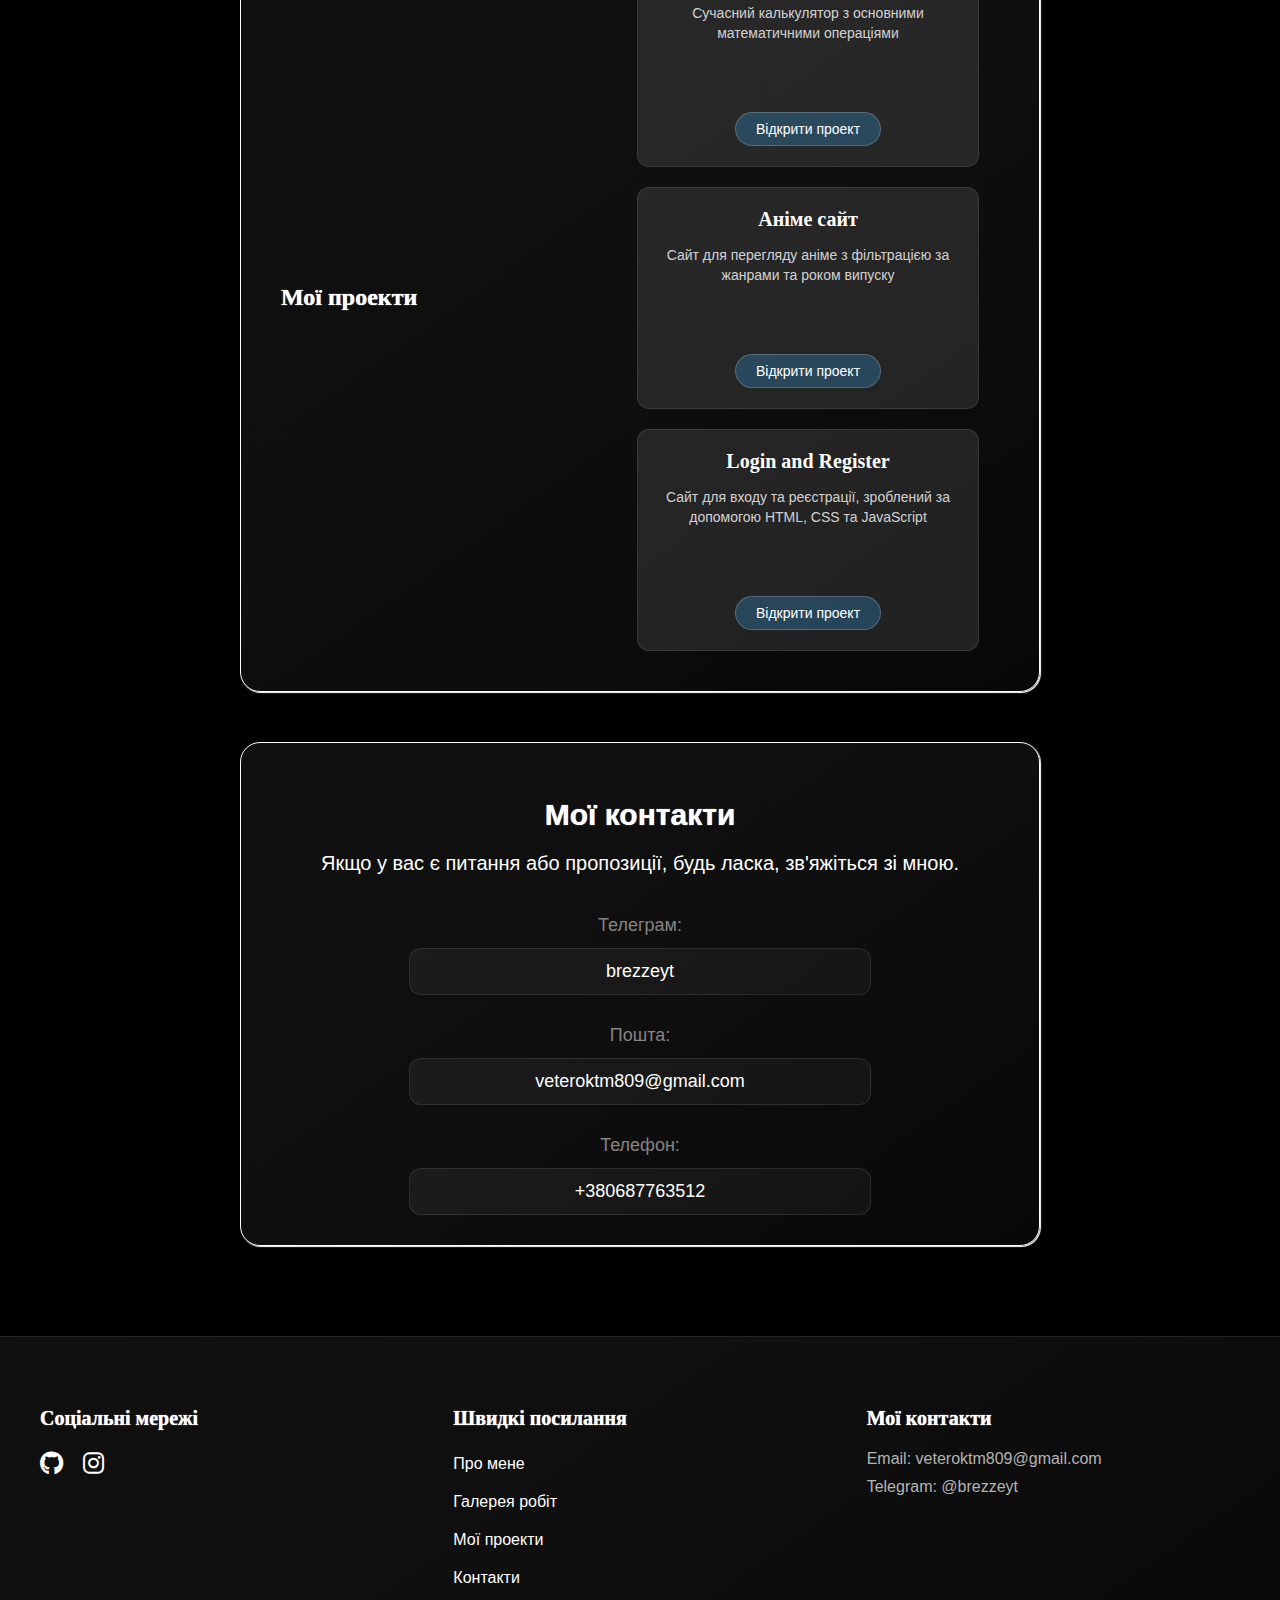
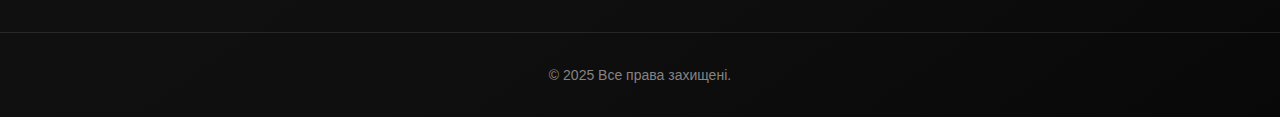
==== commit f8b212cf: "Added gallery navigation link and translations, improved mobile view" ====
--- a/index.html
+++ b/index.html
@@ -16,6 +16,7 @@
             <h1>Blog</h1>
             <nav class="nav-container">
                 <a class="AboutMe" href="#about-me">Про мене</a>
+                <a class="Gallery" href="#gallery">Галерея робіт</a>
                 <a class="Projects" href="#projects">Мої проекти</a>
                 <a class="Contacts" href="#contacts">Контакти</a>
             </nav>
@@ -40,6 +41,12 @@
                         Я хочу стати програмістом і створювати веб-сайти для людей. Добре комунікую з людьми.
                         Я відповідальний і стараюсь все добре виконувати. Завжди відкритий до нових знань і досвіду.</p>
                         <p>Мови які я знаю: Українська, Російська, Англійська(Базова)</p>
+                    <div class="resume-section">
+                        <a href="Резюме - Євгеній.pdf" class="resume-btn" download>
+                            <i class="fas fa-download"></i>
+                            Завантажити резюме
+                        </a>
+                    </div>
                     <img class="myphoto" src="img/myphoto.png" alt="myphoto">
                 </div>
                 <div class="icons">
@@ -49,6 +56,32 @@
                         <img src="img/css.png" alt="css">
                         <img src="img/js.png" alt="js">
                         <img src="img/react.png" alt="react">
+                    </div>
+                </div>
+            </div>
+        </section>
+        <section class="gallery" id="gallery">
+            <h2>Галерея робіт</h2>
+            <div class="gallery-container">
+                <div class="gallery-item">
+                    <img src="img/calculator.png" alt="Калькулятор">
+                    <div class="gallery-overlay">
+                        <h3>Калькулятор</h3>
+                        <p>Сучасний калькулятор з основними математичними операціями</p>
+                    </div>
+                </div>
+                <div class="gallery-item">
+                    <img src="img/anime.png" alt="Anime Site">
+                    <div class="gallery-overlay">
+                        <h3>Anime Site</h3>
+                        <p>Сайт для перегляду аніме з фільтрацією за жанрами та роком випуску</p>
+                    </div>
+                </div>
+                <div class="gallery-item">
+                    <img src="img/login.png" alt="Login and Register">
+                    <div class="gallery-overlay">
+                        <h3>Login and Register</h3>
+                        <p>Сайт для входу та реєстрації, зроблений за допомогою HTML, CSS та JavaScript</p>
                     </div>
                 </div>
             </div>
@@ -113,6 +146,7 @@
                 <h3>Швидкі посилання</h3>
                 <nav class="footer-nav">
                     <a href="#about-me" class="AboutMe">Про мене</a>
+                    <a href="#gallery" class="Gallery">Галерея робіт</a>
                     <a href="#projects" class="Projects">Мої проекти</a>
                     <a href="#contacts" class="Contacts">Контакти</a>
                 </nav>
@@ -127,6 +161,10 @@
             <p>&copy; 2025 Мій Блог. Всі права захищені.</p>
         </div>
     </footer>
+    <div class="modal" id="imageModal">
+        <span class="modal-close">&times;</span>
+        <img class="modal-content" id="modalImage">
+    </div>
     <script src="script.js"></script>
 </body>
 
--- a/style.css
+++ b/style.css
@@ -147,6 +147,19 @@
     position: relative;
     display: inline-block;
     margin-bottom: 20px;
+    animation: wave 2s ease-in-out infinite;
+}
+
+@keyframes wave {
+    0%, 100% {
+        transform: translateY(0);
+    }
+    25% {
+        transform: translateY(-5px);
+    }
+    75% {
+        transform: translateY(5px);
+    }
 }
 
 .hero-content h1::after {
@@ -157,6 +170,16 @@
     bottom: -5px;
     left: 0;
     background: linear-gradient(to right, transparent, white, transparent);
+    animation: waveLine 2s ease-in-out infinite;
+}
+
+@keyframes waveLine {
+    0%, 100% {
+        transform: scaleX(1);
+    }
+    50% {
+        transform: scaleX(0.8);
+    }
 }
 
 .myphoto {
@@ -1003,21 +1026,406 @@
     }
 }
 
-
-
-
-
-
-
-
-
-
-
-
-
-
-
-
-
-
-
+.gallery {
+    padding: 40px;
+    box-sizing: border-box;
+    border: 1px solid white;
+    min-height: 400px;
+    color: white;
+    width: 100%;
+    max-width: 800px;
+    border-radius: 20px;
+    box-shadow: 1px 1px 1px white;
+    margin: 0 auto;
+    background: linear-gradient(
+        145deg,
+        rgba(40, 40, 40, 0.4) 0%,
+        rgba(25, 25, 25, 0.6) 50%,
+        rgba(20, 20, 20, 0.4) 100%
+    );
+}
+
+.gallery h2 {
+    text-align: center;
+    margin-bottom: 30px;
+    font-size: 24px;
+    color: white;
+    text-shadow: 0 0 1px white;
+    font-family: 'Times New Roman', Times, serif;
+}
+
+.gallery-container {
+    display: grid;
+    grid-template-columns: repeat(auto-fit, minmax(250px, 1fr));
+    gap: 20px;
+    padding: 20px;
+}
+
+.gallery-item {
+    position: relative;
+    overflow: hidden;
+    border-radius: 12px;
+    cursor: pointer;
+    transition: transform 0.3s ease;
+    aspect-ratio: 16/9;
+}
+
+.gallery-item img {
+    width: 100%;
+    height: 100%;
+    object-fit: cover;
+    transition: transform 0.3s ease;
+}
+
+.gallery-item:hover img {
+    transform: scale(1.1);
+}
+
+.gallery-overlay {
+    position: absolute;
+    bottom: 0;
+    left: 0;
+    right: 0;
+    background: rgba(0, 0, 0, 0.8);
+    padding: 20px;
+    transform: translateY(100%);
+    transition: transform 0.3s ease;
+}
+
+.gallery-item:hover .gallery-overlay {
+    transform: translateY(0);
+}
+
+.gallery-overlay h3 {
+    color: white;
+    font-size: 18px;
+    margin: 0 0 10px 0;
+    font-family: 'Times New Roman', Times, serif;
+}
+
+.gallery-overlay p {
+    color: rgba(255, 255, 255, 0.8);
+    font-size: 14px;
+    margin: 0;
+    line-height: 1.4;
+}
+
+@media screen and (max-width: 768px) {
+    .gallery {
+        padding: 20px;
+    }
+
+    .gallery-container {
+        grid-template-columns: 1fr;
+        gap: 15px;
+        padding: 15px;
+    }
+
+    .gallery-item {
+        aspect-ratio: 16/9;
+        width: 100%;
+        height: auto;
+    }
+
+    .gallery-item img {
+        width: 100%;
+        height: 100%;
+        object-fit: cover;
+    }
+
+    .gallery-overlay {
+        padding: 15px;
+        transform: translateY(70%);
+    }
+
+    .gallery-overlay h3 {
+        font-size: 16px;
+        margin-bottom: 5px;
+    }
+
+    .gallery-overlay p {
+        font-size: 12px;
+        -webkit-line-clamp: 2;
+        display: -webkit-box;
+        -webkit-box-orient: vertical;
+        overflow: hidden;
+    }
+}
+
+@media screen and (max-width: 480px) {
+    .gallery {
+        padding: 15px;
+    }
+
+    .gallery-container {
+        gap: 10px;
+        padding: 10px;
+    }
+
+    .gallery-item {
+        aspect-ratio: 16/9;
+        width: 100%;
+        height: auto;
+        margin-bottom: 10px;
+    }
+
+    .gallery-overlay {
+        padding: 10px;
+        transform: translateY(65%);
+    }
+
+    .gallery-overlay h3 {
+        font-size: 14px;
+        margin-bottom: 3px;
+    }
+
+    .gallery-overlay p {
+        font-size: 11px;
+        line-height: 1.3;
+    }
+}
+
+.resume-section {
+    text-align: center;
+    margin: 20px 0;
+}
+
+.resume-btn {
+    display: inline-flex;
+    align-items: center;
+    gap: 10px;
+    padding: 12px 24px;
+    background: rgba(52, 152, 219, 0.3);
+    color: white;
+    text-decoration: none;
+    border-radius: 25px;
+    transition: all 0.3s ease;
+    border: 1px solid rgba(255, 255, 255, 0.2);
+    font-size: 16px;
+}
+
+.resume-btn:hover {
+    background: rgba(52, 152, 219, 0.5);
+    transform: translateY(-2px);
+    box-shadow: 0 4px 15px rgba(52, 152, 219, 0.3);
+}
+
+.resume-btn i {
+    font-size: 18px;
+}
+
+@media screen and (max-width: 768px) {
+    .container {
+        position: relative;
+        padding: 15px;
+        flex-direction: row;
+        justify-content: space-between;
+        align-items: center;
+        gap: 15px;
+    }
+
+    .nav-controls {
+        display: flex;
+        align-items: center;
+        gap: 15px;
+    }
+
+    .burger-menu {
+        display: flex;
+        margin: 0;
+        order: 1;
+    }
+
+    .translate-btn {
+        width: 45px !important;
+        height: 35px;
+        padding: 8px;
+        margin: 0 !important;
+        order: 2;
+        font-size: 14px;
+    }
+
+    .nav-container {
+        display: none;
+        position: fixed;
+        top: 0;
+        left: 0;
+        width: 100%;
+        height: 100vh;
+        background-color: rgba(0, 0, 0, 0.95);
+        flex-direction: column;
+        padding: 80px 20px 20px;
+        z-index: 90;
+        align-items: center;
+        justify-content: flex-start;
+        overflow-y: auto;
+    }
+
+    .nav-container.active {
+        display: flex;
+    }
+
+    .nav-container a {
+        width: 200px;
+        padding: 15px;
+        font-size: 18px;
+        margin: 5px 0;
+        text-align: center;
+        height: auto;
+        justify-content: center;
+        border-radius: 10px;
+        white-space: normal;
+    }
+
+    .hero-content {
+        height: auto;
+        padding: 20px;
+        margin-top: 20px;
+        display: flex;
+        flex-direction: column;
+        align-items: center;
+        min-height: auto;
+    }
+
+    .myphoto {
+        position: static;
+        width: 120px;
+        height: 120px;
+        margin: 0 auto 20px;
+        order: -1;
+    }
+
+    .hero-content p {
+        margin-top: 0;
+        font-size: 16px;
+        line-height: 1.6;
+        text-align: left;
+    }
+
+    .icons {
+        padding: 20px;
+    }
+
+    .icons-row {
+        grid-template-columns: repeat(2, 1fr);
+        gap: 15px;
+        padding: 15px;
+    }
+
+    .icons img {
+        width: 50px;
+        height: 50px;
+        padding: 10px;
+    }
+}
+
+@media screen and (max-width: 480px) {
+    .container {
+        padding: 10px;
+    }
+
+    .nav-controls {
+        gap: 10px;
+    }
+
+    .translate-btn {
+        width: 40px !important;
+        height: 30px;
+        padding: 6px;
+        font-size: 13px;
+    }
+
+    .nav-container a {
+        width: 180px;
+        font-size: 16px;
+    }
+
+    .hero-content {
+        padding: 15px;
+    }
+
+    .myphoto {
+        width: 100px;
+        height: 100px;
+        margin: 0 auto 15px;
+    }
+
+    .hero-content p {
+        font-size: 14px;
+    }
+}
+
+/* Modal styles */
+.modal {
+    display: none;
+    position: fixed;
+    z-index: 1000;
+    top: 0;
+    left: 0;
+    width: 100%;
+    height: 100%;
+    background-color: rgba(0, 0, 0, 0.9);
+    overflow: auto;
+}
+
+.modal-content {
+    margin: auto;
+    display: block;
+    max-width: 90%;
+    max-height: 90vh;
+    margin-top: 5vh;
+    border-radius: 8px;
+    box-shadow: 0 0 20px rgba(255, 255, 255, 0.2);
+}
+
+.modal-close {
+    position: absolute;
+    right: 35px;
+    top: 15px;
+    color: #f1f1f1;
+    font-size: 40px;
+    font-weight: bold;
+    cursor: pointer;
+    z-index: 1001;
+    transition: all 0.3s ease;
+}
+
+.modal-close:hover {
+    color: #fff;
+    transform: scale(1.1);
+}
+
+@media screen and (max-width: 768px) {
+    .modal-close {
+        right: 25px;
+        top: 10px;
+        font-size: 30px;
+    }
+}
+
+@media screen and (max-width: 480px) {
+    .modal-close {
+        right: 15px;
+        top: 5px;
+        font-size: 25px;
+    }
+}
+
+
+
+
+
+
+
+
+
+
+
+
+
+
+
+
+
+
+
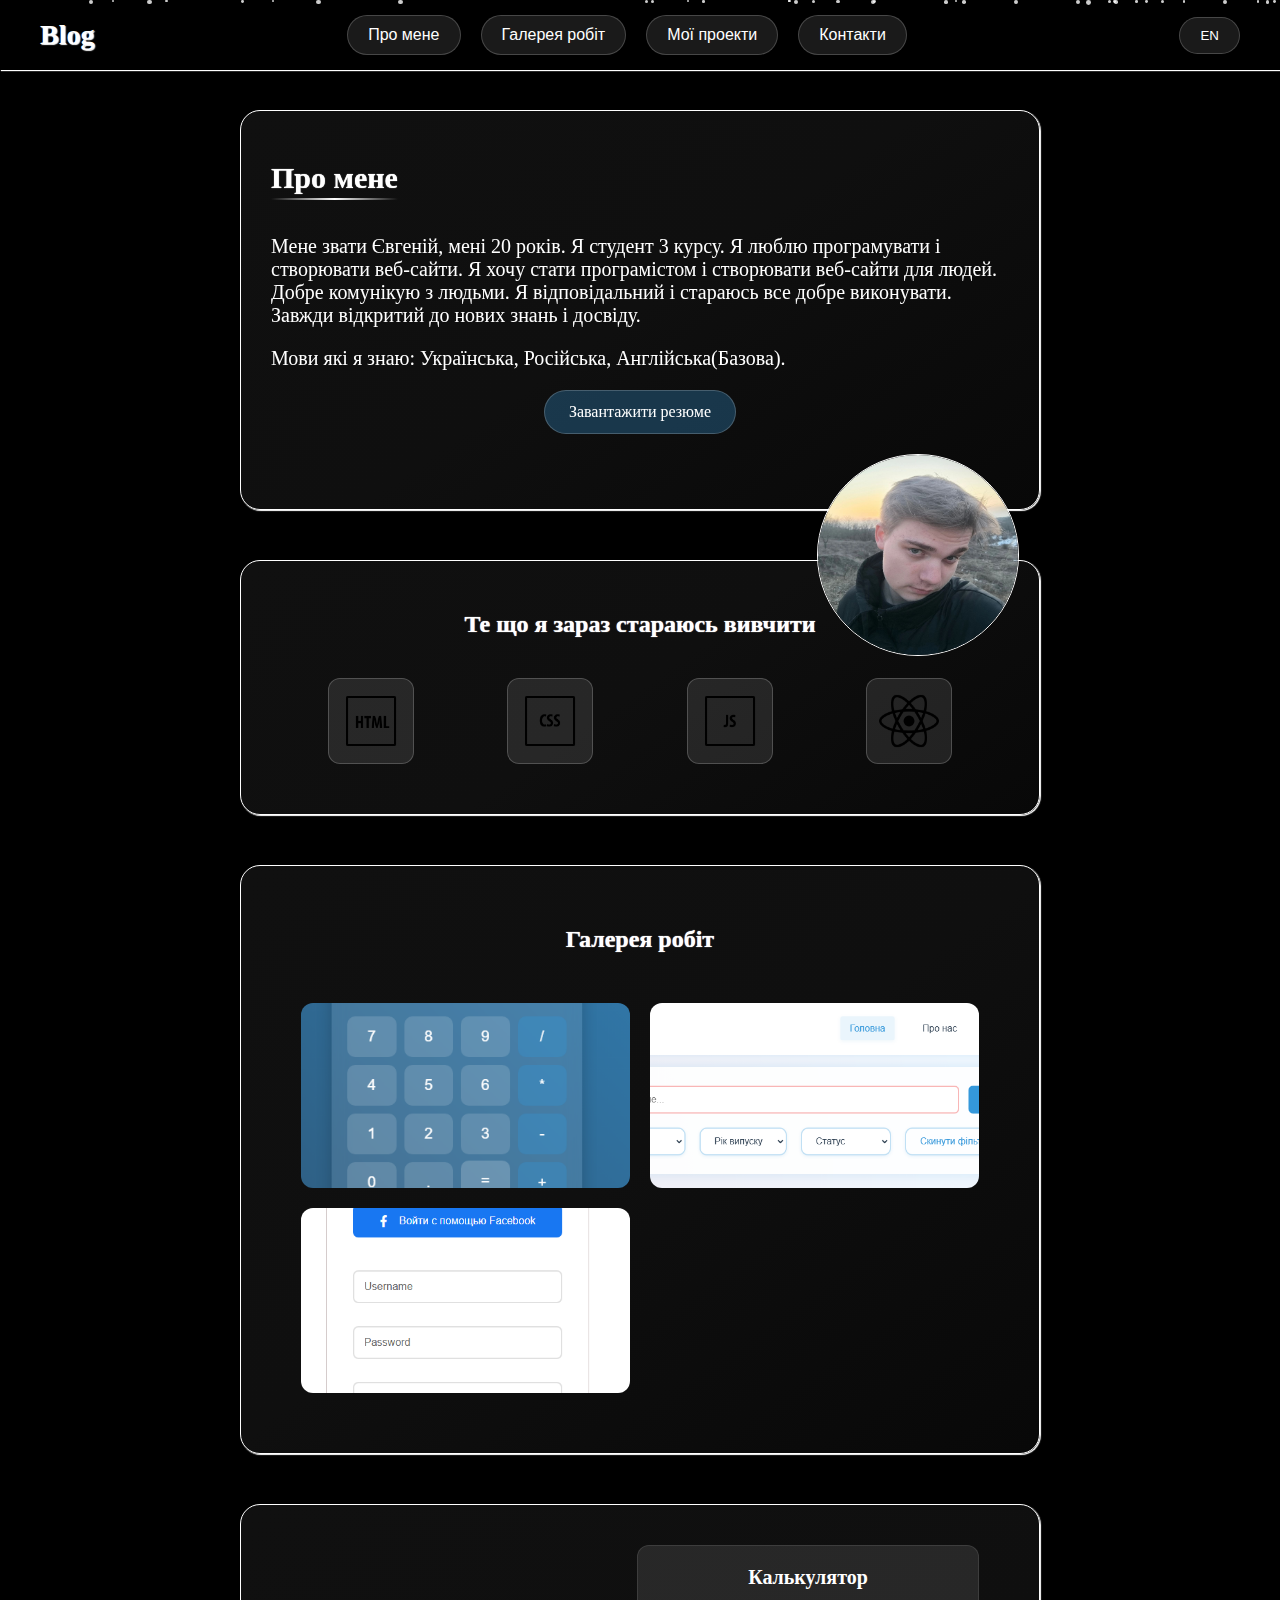
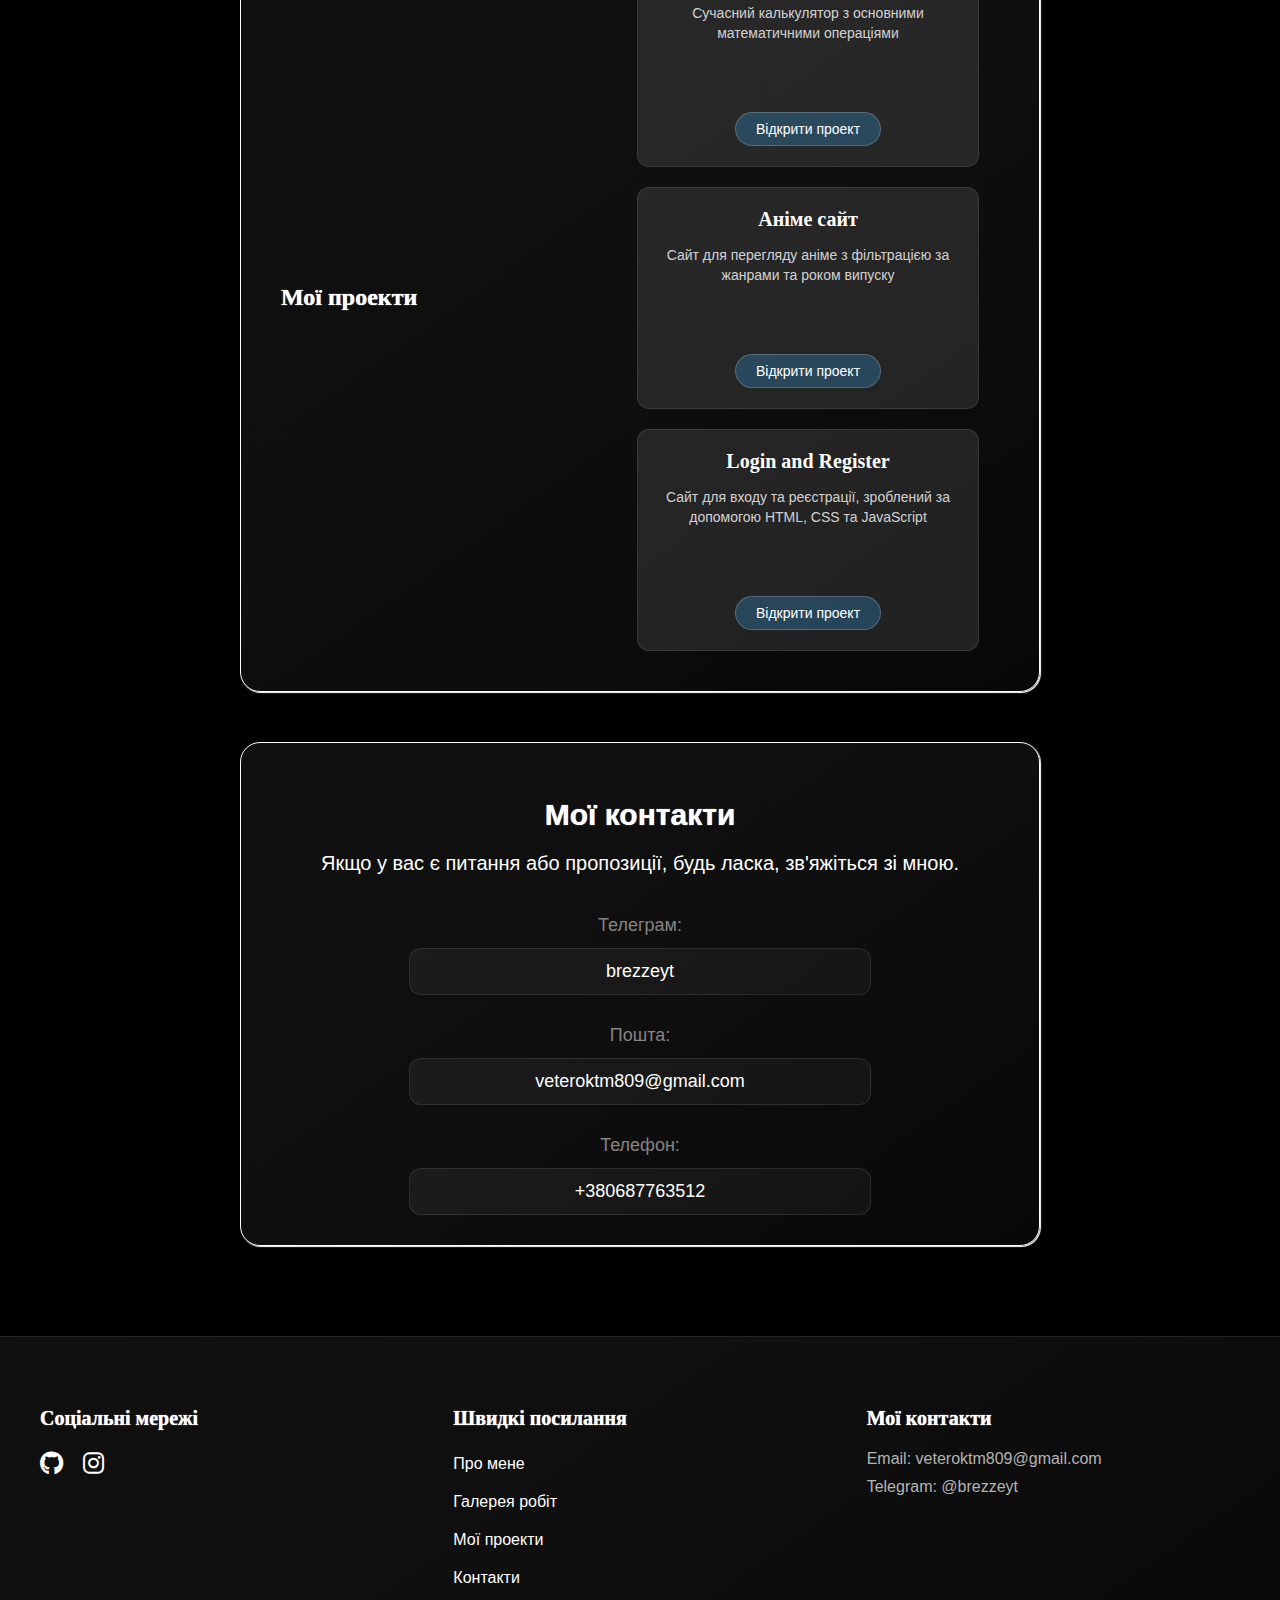
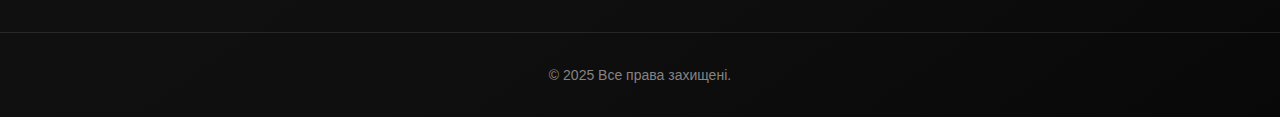
==== commit db10a40e: "Added SEO optimization: meta tags, robots.txt, sitemap.xml" ====
--- a/index.html
+++ b/index.html
@@ -1,11 +1,21 @@
 <!DOCTYPE html>
-<html lang="en">
+<html lang="uk">
 
 <head>
     <meta charset="UTF-8">
     <meta name="viewport" content="width=device-width, initial-scale=1.0, maximum-scale=1.0, user-scalable=no">
+    <!-- SEO Meta Tags -->
+    <meta name="description" content="Портфоліо веб-розробника. Створення сучасних веб-сайтів, калькуляторів та інших веб-додатків. HTML, CSS, JavaScript, React розробка.">
+    <meta name="keywords" content="веб-розробка, портфоліо, HTML, CSS, JavaScript, React, веб-сайти, калькулятор, аніме сайт">
+    <meta name="author" content="Євгеній">
+    <meta name="robots" content="index, follow">
+    <!-- Open Graph Meta Tags -->
+    <meta property="og:title" content="Портфоліо веб-розробника">
+    <meta property="og:description" content="Створення сучасних веб-сайтів та веб-додатків. HTML, CSS, JavaScript розробка.">
+    <meta property="og:type" content="website">
+    <link rel="canonical" href="https://brezzet.github.io/brezze.github.io/">
+    <title>Портфоліо веб-розробника | Євгеній</title>
     <link rel="stylesheet" href="https://cdnjs.cloudflare.com/ajax/libs/font-awesome/6.0.0-beta3/css/all.min.css">
-    <title>Blog</title>
     <link rel="stylesheet" href="style.css">
     <link rel="stylesheet" href="snow.css">
 </head>
